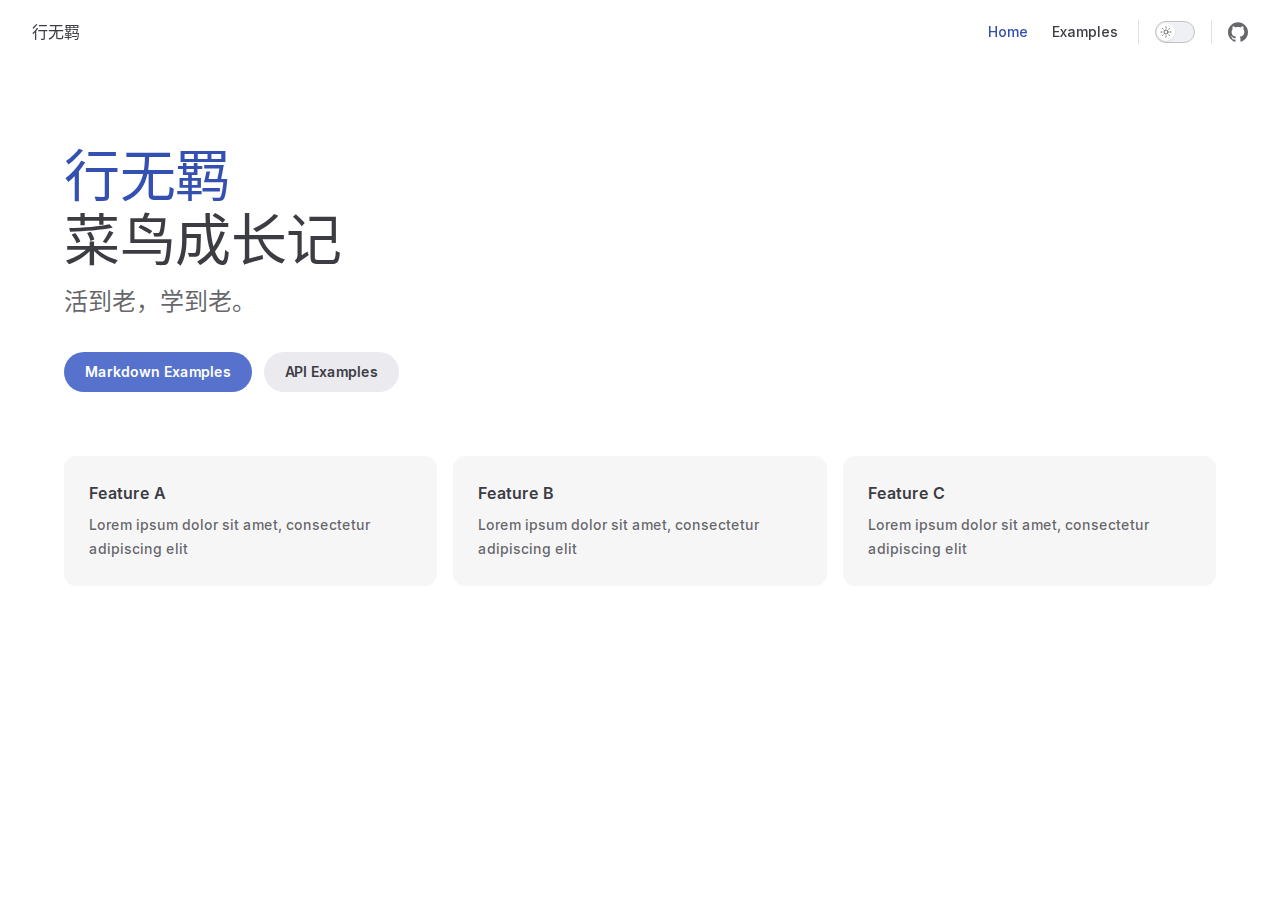
==== index.html @ 7dd729cc "初始化" ====
<!DOCTYPE html>
<html lang="zh-CN" dir="ltr">
  <head>
    <meta charset="utf-8">
    <meta name="viewport" content="width=device-width,initial-scale=1">
    <title>行无羁</title>
    <meta name="description" content="行无羁博客，记录学习。">
    <meta name="generator" content="VitePress v1.5.0">
    <link rel="preload stylesheet" href="/assets/style.CRxPP1CN.css" as="style">
    <link rel="preload stylesheet" href="/vp-icons.css" as="style">
    
    <script type="module" src="/assets/app.Cw-aGO20.js"></script>
    <link rel="preload" href="/assets/inter-roman-latin.Di8DUHzh.woff2" as="font" type="font/woff2" crossorigin="">
    <link rel="modulepreload" href="/assets/chunks/theme.Bkp88R67.js">
    <link rel="modulepreload" href="/assets/chunks/framework.B_Gi1r42.js">
    <link rel="modulepreload" href="/assets/index.md.CoijZYRJ.lean.js">
    <script id="check-dark-mode">(()=>{const e=localStorage.getItem("vitepress-theme-appearance")||"auto",a=window.matchMedia("(prefers-color-scheme: dark)").matches;(!e||e==="auto"?a:e==="dark")&&document.documentElement.classList.add("dark")})();</script>
    <script id="check-mac-os">document.documentElement.classList.toggle("mac",/Mac|iPhone|iPod|iPad/i.test(navigator.platform));</script>
  </head>
  <body>
    <div id="app"><div class="Layout" data-v-a9619ca0><!--[--><!--]--><!--[--><span tabindex="-1" data-v-dde81ffc></span><a href="#VPContent" class="VPSkipLink visually-hidden" data-v-dde81ffc> Skip to content </a><!--]--><!----><header class="VPNav" data-v-a9619ca0 data-v-2e30f28e><div class="VPNavBar" data-v-2e30f28e data-v-aa256e61><div class="wrapper" data-v-aa256e61><div class="container" data-v-aa256e61><div class="title" data-v-aa256e61><div class="VPNavBarTitle" data-v-aa256e61 data-v-e5ca3c21><a class="title" href="/" data-v-e5ca3c21><!--[--><!--]--><!----><span data-v-e5ca3c21>行无羁</span><!--[--><!--]--></a></div></div><div class="content" data-v-aa256e61><div class="content-body" data-v-aa256e61><!--[--><!--]--><div class="VPNavBarSearch search" data-v-aa256e61><!----></div><nav aria-labelledby="main-nav-aria-label" class="VPNavBarMenu menu" data-v-aa256e61 data-v-a8e17730><span id="main-nav-aria-label" class="visually-hidden" data-v-a8e17730> Main Navigation </span><!--[--><!--[--><a class="VPLink link VPNavBarMenuLink active" href="/" tabindex="0" data-v-a8e17730 data-v-eae1a38e><!--[--><span data-v-eae1a38e>Home</span><!--]--></a><!--]--><!--[--><a class="VPLink link VPNavBarMenuLink" href="/markdown-examples.html" tabindex="0" data-v-a8e17730 data-v-eae1a38e><!--[--><span data-v-eae1a38e>Examples</span><!--]--></a><!--]--><!--]--></nav><!----><div class="VPNavBarAppearance appearance" data-v-aa256e61 data-v-2fc448f8><button class="VPSwitch VPSwitchAppearance" type="button" role="switch" title aria-checked="false" data-v-2fc448f8 data-v-daa7f29d data-v-d230163f><span class="check" data-v-d230163f><span class="icon" data-v-d230163f><!--[--><span class="vpi-sun sun" data-v-daa7f29d></span><span class="vpi-moon moon" data-v-daa7f29d></span><!--]--></span></span></button></div><div class="VPSocialLinks VPNavBarSocialLinks social-links" data-v-aa256e61 data-v-b7c13470 data-v-66a5f1c1><!--[--><a class="VPSocialLink no-icon" href="https://github.com/vuejs/vitepress" aria-label="github" target="_blank" rel="noopener" data-v-66a5f1c1 data-v-8cacff22><span class="vpi-social-github"></span></a><!--]--></div><div class="VPFlyout VPNavBarExtra extra" data-v-aa256e61 data-v-d335f427 data-v-e80242af><button type="button" class="button" aria-haspopup="true" aria-expanded="false" aria-label="extra navigation" data-v-e80242af><span class="vpi-more-horizontal icon" data-v-e80242af></span></button><div class="menu" data-v-e80242af><div class="VPMenu" data-v-e80242af data-v-bd800a32><!----><!--[--><!--[--><!----><div class="group" data-v-d335f427><div class="item appearance" data-v-d335f427><p class="label" data-v-d335f427>Appearance</p><div class="appearance-action" data-v-d335f427><button class="VPSwitch VPSwitchAppearance" type="button" role="switch" title aria-checked="false" data-v-d335f427 data-v-daa7f29d data-v-d230163f><span class="check" data-v-d230163f><span class="icon" data-v-d230163f><!--[--><span class="vpi-sun sun" data-v-daa7f29d></span><span class="vpi-moon moon" data-v-daa7f29d></span><!--]--></span></span></button></div></div></div><div class="group" data-v-d335f427><div class="item social-links" data-v-d335f427><div class="VPSocialLinks social-links-list" data-v-d335f427 data-v-66a5f1c1><!--[--><a class="VPSocialLink no-icon" href="https://github.com/vuejs/vitepress" aria-label="github" target="_blank" rel="noopener" data-v-66a5f1c1 data-v-8cacff22><span class="vpi-social-github"></span></a><!--]--></div></div></div><!--]--><!--]--></div></div></div><!--[--><!--]--><button type="button" class="VPNavBarHamburger hamburger" aria-label="mobile navigation" aria-expanded="false" aria-controls="VPNavScreen" data-v-aa256e61 data-v-5a3cefca><span class="container" data-v-5a3cefca><span class="top" data-v-5a3cefca></span><span class="middle" data-v-5a3cefca></span><span class="bottom" data-v-5a3cefca></span></span></button></div></div></div></div><div class="divider" data-v-aa256e61><div class="divider-line" data-v-aa256e61></div></div></div><!----></header><!----><!----><div class="VPContent is-home" id="VPContent" data-v-a9619ca0 data-v-b1ca6587><div class="VPHome" data-v-b1ca6587 data-v-32e5e409><!--[--><!--]--><div class="VPHero VPHomeHero" data-v-32e5e409 data-v-3aa554fe><div class="container" data-v-3aa554fe><div class="main" data-v-3aa554fe><!--[--><!--]--><!--[--><h1 class="name" data-v-3aa554fe><span class="clip" data-v-3aa554fe>行无羁</span></h1><p class="text" data-v-3aa554fe>菜鸟成长记</p><p class="tagline" data-v-3aa554fe>活到老，学到老。</p><!--]--><!--[--><!--]--><div class="actions" data-v-3aa554fe><!--[--><div class="action" data-v-3aa554fe><a class="VPButton medium brand" href="/markdown-examples.html" data-v-3aa554fe data-v-e98cb012>Markdown Examples</a></div><div class="action" data-v-3aa554fe><a class="VPButton medium alt" href="/api-examples.html" data-v-3aa554fe data-v-e98cb012>API Examples</a></div><!--]--></div><!--[--><!--]--></div><!----></div></div><!--[--><!--]--><!--[--><!--]--><div class="VPFeatures VPHomeFeatures" data-v-32e5e409 data-v-9fcdcc02><div class="container" data-v-9fcdcc02><div class="items" data-v-9fcdcc02><!--[--><div class="grid-3 item" data-v-9fcdcc02><div class="VPLink no-icon VPFeature" data-v-9fcdcc02 data-v-233d6f18><!--[--><article class="box" data-v-233d6f18><!----><h2 class="title" data-v-233d6f18>Feature A</h2><p class="details" data-v-233d6f18>Lorem ipsum dolor sit amet, consectetur adipiscing elit</p><!----></article><!--]--></div></div><div class="grid-3 item" data-v-9fcdcc02><div class="VPLink no-icon VPFeature" data-v-9fcdcc02 data-v-233d6f18><!--[--><article class="box" data-v-233d6f18><!----><h2 class="title" data-v-233d6f18>Feature B</h2><p class="details" data-v-233d6f18>Lorem ipsum dolor sit amet, consectetur adipiscing elit</p><!----></article><!--]--></div></div><div class="grid-3 item" data-v-9fcdcc02><div class="VPLink no-icon VPFeature" data-v-9fcdcc02 data-v-233d6f18><!--[--><article class="box" data-v-233d6f18><!----><h2 class="title" data-v-233d6f18>Feature C</h2><p class="details" data-v-233d6f18>Lorem ipsum dolor sit amet, consectetur adipiscing elit</p><!----></article><!--]--></div></div><!--]--></div></div></div><!--[--><!--]--><div class="vp-doc container" style="" data-v-32e5e409 data-v-38f4cebd><!--[--><div style="position:relative;" data-v-32e5e409><div></div></div><!--]--></div></div></div><!----><!--[--><!--]--></div></div>
    <script>window.__VP_HASH_MAP__=JSON.parse("{\"api-examples.md\":\"B4ZO8z9D\",\"index.md\":\"CoijZYRJ\",\"markdown-examples.md\":\"ByuZzMA4\"}");window.__VP_SITE_DATA__=JSON.parse("{\"lang\":\"zh-CN\",\"dir\":\"ltr\",\"title\":\"行无羁\",\"description\":\"行无羁博客，记录学习。\",\"base\":\"/\",\"head\":[],\"router\":{\"prefetchLinks\":true},\"appearance\":true,\"themeConfig\":{\"nav\":[{\"text\":\"Home\",\"link\":\"/\"},{\"text\":\"Examples\",\"link\":\"/markdown-examples\"}],\"sidebar\":[{\"text\":\"Examples\",\"items\":[{\"text\":\"Markdown Examples\",\"link\":\"/markdown-examples\"},{\"text\":\"Runtime API Examples\",\"link\":\"/api-examples\"}]}],\"socialLinks\":[{\"icon\":\"github\",\"link\":\"https://github.com/vuejs/vitepress\"}]},\"locales\":{},\"scrollOffset\":134,\"cleanUrls\":false}");</script>
    
  </body>
</html>
---- assets/style.CRxPP1CN.css ----
@font-face{font-family:Inter;font-style:normal;font-weight:100 900;font-display:swap;src:url(/assets/inter-roman-cyrillic-ext.BBPuwvHQ.woff2) format("woff2");unicode-range:U+0460-052F,U+1C80-1C88,U+20B4,U+2DE0-2DFF,U+A640-A69F,U+FE2E-FE2F}@font-face{font-family:Inter;font-style:normal;font-weight:100 900;font-display:swap;src:url(/assets/inter-roman-cyrillic.C5lxZ8CY.woff2) format("woff2");unicode-range:U+0301,U+0400-045F,U+0490-0491,U+04B0-04B1,U+2116}@font-face{font-family:Inter;font-style:normal;font-weight:100 900;font-display:swap;src:url(/assets/inter-roman-greek-ext.CqjqNYQ-.woff2) format("woff2");unicode-range:U+1F00-1FFF}@font-face{font-family:Inter;font-style:normal;font-weight:100 900;font-display:swap;src:url(/assets/inter-roman-greek.BBVDIX6e.woff2) format("woff2");unicode-range:U+0370-0377,U+037A-037F,U+0384-038A,U+038C,U+038E-03A1,U+03A3-03FF}@font-face{font-family:Inter;font-style:normal;font-weight:100 900;font-display:swap;src:url(/assets/inter-roman-vietnamese.BjW4sHH5.woff2) format("woff2");unicode-range:U+0102-0103,U+0110-0111,U+0128-0129,U+0168-0169,U+01A0-01A1,U+01AF-01B0,U+0300-0301,U+0303-0304,U+0308-0309,U+0323,U+0329,U+1EA0-1EF9,U+20AB}@font-face{font-family:Inter;font-style:normal;font-weight:100 900;font-display:swap;src:url(/assets/inter-roman-latin-ext.4ZJIpNVo.woff2) format("woff2");unicode-range:U+0100-02AF,U+0304,U+0308,U+0329,U+1E00-1E9F,U+1EF2-1EFF,U+2020,U+20A0-20AB,U+20AD-20C0,U+2113,U+2C60-2C7F,U+A720-A7FF}@font-face{font-family:Inter;font-style:normal;font-weight:100 900;font-display:swap;src:url(/assets/inter-roman-latin.Di8DUHzh.woff2) format("woff2");unicode-range:U+0000-00FF,U+0131,U+0152-0153,U+02BB-02BC,U+02C6,U+02DA,U+02DC,U+0304,U+0308,U+0329,U+2000-206F,U+2074,U+20AC,U+2122,U+2191,U+2193,U+2212,U+2215,U+FEFF,U+FFFD}@font-face{font-family:Inter;font-style:italic;font-weight:100 900;font-display:swap;src:url(/assets/inter-italic-cyrillic-ext.r48I6akx.woff2) format("woff2");unicode-range:U+0460-052F,U+1C80-1C88,U+20B4,U+2DE0-2DFF,U+A640-A69F,U+FE2E-FE2F}@font-face{font-family:Inter;font-style:italic;font-weight:100 900;font-display:swap;src:url(/assets/inter-italic-cyrillic.By2_1cv3.woff2) format("woff2");unicode-range:U+0301,U+0400-045F,U+0490-0491,U+04B0-04B1,U+2116}@font-face{font-family:Inter;font-style:italic;font-weight:100 900;font-display:swap;src:url(/assets/inter-italic-greek-ext.1u6EdAuj.woff2) format("woff2");unicode-range:U+1F00-1FFF}@font-face{font-family:Inter;font-style:italic;font-weight:100 900;font-display:swap;src:url(/assets/inter-italic-greek.DJ8dCoTZ.woff2) format("woff2");unicode-range:U+0370-0377,U+037A-037F,U+0384-038A,U+038C,U+038E-03A1,U+03A3-03FF}@font-face{font-family:Inter;font-style:italic;font-weight:100 900;font-display:swap;src:url(/assets/inter-italic-vietnamese.BSbpV94h.woff2) format("woff2");unicode-range:U+0102-0103,U+0110-0111,U+0128-0129,U+0168-0169,U+01A0-01A1,U+01AF-01B0,U+0300-0301,U+0303-0304,U+0308-0309,U+0323,U+0329,U+1EA0-1EF9,U+20AB}@font-face{font-family:Inter;font-style:italic;font-weight:100 900;font-display:swap;src:url(/assets/inter-italic-latin-ext.CN1xVJS-.woff2) format("woff2");unicode-range:U+0100-02AF,U+0304,U+0308,U+0329,U+1E00-1E9F,U+1EF2-1EFF,U+2020,U+20A0-20AB,U+20AD-20C0,U+2113,U+2C60-2C7F,U+A720-A7FF}@font-face{font-family:Inter;font-style:italic;font-weight:100 900;font-display:swap;src:url(/assets/inter-italic-latin.C2AdPX0b.woff2) format("woff2");unicode-range:U+0000-00FF,U+0131,U+0152-0153,U+02BB-02BC,U+02C6,U+02DA,U+02DC,U+0304,U+0308,U+0329,U+2000-206F,U+2074,U+20AC,U+2122,U+2191,U+2193,U+2212,U+2215,U+FEFF,U+FFFD}@font-face{font-family:Punctuation SC;font-weight:400;src:local("PingFang SC Regular"),local("Noto Sans CJK SC"),local("Microsoft YaHei");unicode-range:U+201C,U+201D,U+2018,U+2019,U+2E3A,U+2014,U+2013,U+2026,U+00B7,U+007E,U+002F}@font-face{font-family:Punctuation SC;font-weight:500;src:local("PingFang SC Medium"),local("Noto Sans CJK SC"),local("Microsoft YaHei");unicode-range:U+201C,U+201D,U+2018,U+2019,U+2E3A,U+2014,U+2013,U+2026,U+00B7,U+007E,U+002F}@font-face{font-family:Punctuation SC;font-weight:600;src:local("PingFang SC Semibold"),local("Noto Sans CJK SC Bold"),local("Microsoft YaHei Bold");unicode-range:U+201C,U+201D,U+2018,U+2019,U+2E3A,U+2014,U+2013,U+2026,U+00B7,U+007E,U+002F}@font-face{font-family:Punctuation SC;font-weight:700;src:local("PingFang SC Semibold"),local("Noto Sans CJK SC Bold"),local("Microsoft YaHei Bold");unicode-range:U+201C,U+201D,U+2018,U+2019,U+2E3A,U+2014,U+2013,U+2026,U+00B7,U+007E,U+002F}:root{--vp-c-white: #ffffff;--vp-c-black: #000000;--vp-c-neutral: var(--vp-c-black);--vp-c-neutral-inverse: var(--vp-c-white)}.dark{--vp-c-neutral: var(--vp-c-white);--vp-c-neutral-inverse: var(--vp-c-black)}:root{--vp-c-gray-1: #dddde3;--vp-c-gray-2: #e4e4e9;--vp-c-gray-3: #ebebef;--vp-c-gray-soft: rgba(142, 150, 170, .14);--vp-c-indigo-1: #3451b2;--vp-c-indigo-2: #3a5ccc;--vp-c-indigo-3: #5672cd;--vp-c-indigo-soft: rgba(100, 108, 255, .14);--vp-c-purple-1: #6f42c1;--vp-c-purple-2: #7e4cc9;--vp-c-purple-3: #8e5cd9;--vp-c-purple-soft: rgba(159, 122, 234, .14);--vp-c-green-1: #18794e;--vp-c-green-2: #299764;--vp-c-green-3: #30a46c;--vp-c-green-soft: rgba(16, 185, 129, .14);--vp-c-yellow-1: #915930;--vp-c-yellow-2: #946300;--vp-c-yellow-3: #9f6a00;--vp-c-yellow-soft: rgba(234, 179, 8, .14);--vp-c-red-1: #b8272c;--vp-c-red-2: #d5393e;--vp-c-red-3: #e0575b;--vp-c-red-soft: rgba(244, 63, 94, .14);--vp-c-sponsor: #db2777}.dark{--vp-c-gray-1: #515c67;--vp-c-gray-2: #414853;--vp-c-gray-3: #32363f;--vp-c-gray-soft: rgba(101, 117, 133, .16);--vp-c-indigo-1: #a8b1ff;--vp-c-indigo-2: #5c73e7;--vp-c-indigo-3: #3e63dd;--vp-c-indigo-soft: rgba(100, 108, 255, .16);--vp-c-purple-1: #c8abfa;--vp-c-purple-2: #a879e6;--vp-c-purple-3: #8e5cd9;--vp-c-purple-soft: rgba(159, 122, 234, .16);--vp-c-green-1: #3dd68c;--vp-c-green-2: #30a46c;--vp-c-green-3: #298459;--vp-c-green-soft: rgba(16, 185, 129, .16);--vp-c-yellow-1: #f9b44e;--vp-c-yellow-2: #da8b17;--vp-c-yellow-3: #a46a0a;--vp-c-yellow-soft: rgba(234, 179, 8, .16);--vp-c-red-1: #f66f81;--vp-c-red-2: #f14158;--vp-c-red-3: #b62a3c;--vp-c-red-soft: rgba(244, 63, 94, .16)}:root{--vp-c-bg: #ffffff;--vp-c-bg-alt: #f6f6f7;--vp-c-bg-elv: #ffffff;--vp-c-bg-soft: #f6f6f7}.dark{--vp-c-bg: #1b1b1f;--vp-c-bg-alt: #161618;--vp-c-bg-elv: #202127;--vp-c-bg-soft: #202127}:root{--vp-c-border: #c2c2c4;--vp-c-divider: #e2e2e3;--vp-c-gutter: #e2e2e3}.dark{--vp-c-border: #3c3f44;--vp-c-divider: #2e2e32;--vp-c-gutter: #000000}:root{--vp-c-text-1: rgba(60, 60, 67);--vp-c-text-2: rgba(60, 60, 67, .78);--vp-c-text-3: rgba(60, 60, 67, .56)}.dark{--vp-c-text-1: rgba(255, 255, 245, .86);--vp-c-text-2: rgba(235, 235, 245, .6);--vp-c-text-3: rgba(235, 235, 245, .38)}:root{--vp-c-default-1: var(--vp-c-gray-1);--vp-c-default-2: var(--vp-c-gray-2);--vp-c-default-3: var(--vp-c-gray-3);--vp-c-default-soft: var(--vp-c-gray-soft);--vp-c-brand-1: var(--vp-c-indigo-1);--vp-c-brand-2: var(--vp-c-indigo-2);--vp-c-brand-3: var(--vp-c-indigo-3);--vp-c-brand-soft: var(--vp-c-indigo-soft);--vp-c-brand: var(--vp-c-brand-1);--vp-c-tip-1: var(--vp-c-brand-1);--vp-c-tip-2: var(--vp-c-brand-2);--vp-c-tip-3: var(--vp-c-brand-3);--vp-c-tip-soft: var(--vp-c-brand-soft);--vp-c-note-1: var(--vp-c-brand-1);--vp-c-note-2: var(--vp-c-brand-2);--vp-c-note-3: var(--vp-c-brand-3);--vp-c-note-soft: var(--vp-c-brand-soft);--vp-c-success-1: var(--vp-c-green-1);--vp-c-success-2: var(--vp-c-green-2);--vp-c-success-3: var(--vp-c-green-3);--vp-c-success-soft: var(--vp-c-green-soft);--vp-c-important-1: var(--vp-c-purple-1);--vp-c-important-2: var(--vp-c-purple-2);--vp-c-important-3: var(--vp-c-purple-3);--vp-c-important-soft: var(--vp-c-purple-soft);--vp-c-warning-1: var(--vp-c-yellow-1);--vp-c-warning-2: var(--vp-c-yellow-2);--vp-c-warning-3: var(--vp-c-yellow-3);--vp-c-warning-soft: var(--vp-c-yellow-soft);--vp-c-danger-1: var(--vp-c-red-1);--vp-c-danger-2: var(--vp-c-red-2);--vp-c-danger-3: var(--vp-c-red-3);--vp-c-danger-soft: var(--vp-c-red-soft);--vp-c-caution-1: var(--vp-c-red-1);--vp-c-caution-2: var(--vp-c-red-2);--vp-c-caution-3: var(--vp-c-red-3);--vp-c-caution-soft: var(--vp-c-red-soft)}:root{--vp-font-family-base: "Inter", ui-sans-serif, system-ui, sans-serif, "Apple Color Emoji", "Segoe UI Emoji", "Segoe UI Symbol", "Noto Color Emoji";--vp-font-family-mono: ui-monospace, "Menlo", "Monaco", "Consolas", "Liberation Mono", "Courier New", monospace;font-optical-sizing:auto}:root:where(:lang(zh)){--vp-font-family-base: "Punctuation SC", "Inter", ui-sans-serif, system-ui, sans-serif, "Apple Color Emoji", "Segoe UI Emoji", "Segoe UI Symbol", "Noto Color Emoji"}:root{--vp-shadow-1: 0 1px 2px rgba(0, 0, 0, .04), 0 1px 2px rgba(0, 0, 0, .06);--vp-shadow-2: 0 3px 12px rgba(0, 0, 0, .07), 0 1px 4px rgba(0, 0, 0, .07);--vp-shadow-3: 0 12px 32px rgba(0, 0, 0, .1), 0 2px 6px rgba(0, 0, 0, .08);--vp-shadow-4: 0 14px 44px rgba(0, 0, 0, .12), 0 3px 9px rgba(0, 0, 0, .12);--vp-shadow-5: 0 18px 56px rgba(0, 0, 0, .16), 0 4px 12px rgba(0, 0, 0, .16)}:root{--vp-z-index-footer: 10;--vp-z-index-local-nav: 20;--vp-z-index-nav: 30;--vp-z-index-layout-top: 40;--vp-z-index-backdrop: 50;--vp-z-index-sidebar: 60}@media (min-width: 960px){:root{--vp-z-index-sidebar: 25}}:root{--vp-layout-max-width: 1440px}:root{--vp-header-anchor-symbol: "#"}:root{--vp-code-line-height: 1.7;--vp-code-font-size: .875em;--vp-code-color: var(--vp-c-brand-1);--vp-code-link-color: var(--vp-c-brand-1);--vp-code-link-hover-color: var(--vp-c-brand-2);--vp-code-bg: var(--vp-c-default-soft);--vp-code-block-color: var(--vp-c-text-2);--vp-code-block-bg: var(--vp-c-bg-alt);--vp-code-block-divider-color: var(--vp-c-gutter);--vp-code-lang-color: var(--vp-c-text-3);--vp-code-line-highlight-color: var(--vp-c-default-soft);--vp-code-line-number-color: var(--vp-c-text-3);--vp-code-line-diff-add-color: var(--vp-c-success-soft);--vp-code-line-diff-add-symbol-color: var(--vp-c-success-1);--vp-code-line-diff-remove-color: var(--vp-c-danger-soft);--vp-code-line-diff-remove-symbol-color: var(--vp-c-danger-1);--vp-code-line-warning-color: var(--vp-c-warning-soft);--vp-code-line-error-color: var(--vp-c-danger-soft);--vp-code-copy-code-border-color: var(--vp-c-divider);--vp-code-copy-code-bg: var(--vp-c-bg-soft);--vp-code-copy-code-hover-border-color: var(--vp-c-divider);--vp-code-copy-code-hover-bg: var(--vp-c-bg);--vp-code-copy-code-active-text: var(--vp-c-text-2);--vp-code-copy-copied-text-content: "Copied";--vp-code-tab-divider: var(--vp-code-block-divider-color);--vp-code-tab-text-color: var(--vp-c-text-2);--vp-code-tab-bg: var(--vp-code-block-bg);--vp-code-tab-hover-text-color: var(--vp-c-text-1);--vp-code-tab-active-text-color: var(--vp-c-text-1);--vp-code-tab-active-bar-color: var(--vp-c-brand-1)}:root{--vp-button-brand-border: transparent;--vp-button-brand-text: var(--vp-c-white);--vp-button-brand-bg: var(--vp-c-brand-3);--vp-button-brand-hover-border: transparent;--vp-button-brand-hover-text: var(--vp-c-white);--vp-button-brand-hover-bg: var(--vp-c-brand-2);--vp-button-brand-active-border: transparent;--vp-button-brand-active-text: var(--vp-c-white);--vp-button-brand-active-bg: var(--vp-c-brand-1);--vp-button-alt-border: transparent;--vp-button-alt-text: var(--vp-c-text-1);--vp-button-alt-bg: var(--vp-c-default-3);--vp-button-alt-hover-border: transparent;--vp-button-alt-hover-text: var(--vp-c-text-1);--vp-button-alt-hover-bg: var(--vp-c-default-2);--vp-button-alt-active-border: transparent;--vp-button-alt-active-text: var(--vp-c-text-1);--vp-button-alt-active-bg: var(--vp-c-default-1);--vp-button-sponsor-border: var(--vp-c-text-2);--vp-button-sponsor-text: var(--vp-c-text-2);--vp-button-sponsor-bg: transparent;--vp-button-sponsor-hover-border: var(--vp-c-sponsor);--vp-button-sponsor-hover-text: var(--vp-c-sponsor);--vp-button-sponsor-hover-bg: transparent;--vp-button-sponsor-active-border: var(--vp-c-sponsor);--vp-button-sponsor-active-text: var(--vp-c-sponsor);--vp-button-sponsor-active-bg: transparent}:root{--vp-custom-block-font-size: 14px;--vp-custom-block-code-font-size: 13px;--vp-custom-block-info-border: transparent;--vp-custom-block-info-text: var(--vp-c-text-1);--vp-custom-block-info-bg: var(--vp-c-default-soft);--vp-custom-block-info-code-bg: var(--vp-c-default-soft);--vp-custom-block-note-border: transparent;--vp-custom-block-note-text: var(--vp-c-text-1);--vp-custom-block-note-bg: var(--vp-c-default-soft);--vp-custom-block-note-code-bg: var(--vp-c-default-soft);--vp-custom-block-tip-border: transparent;--vp-custom-block-tip-text: var(--vp-c-text-1);--vp-custom-block-tip-bg: var(--vp-c-tip-soft);--vp-custom-block-tip-code-bg: var(--vp-c-tip-soft);--vp-custom-block-important-border: transparent;--vp-custom-block-important-text: var(--vp-c-text-1);--vp-custom-block-important-bg: var(--vp-c-important-soft);--vp-custom-block-important-code-bg: var(--vp-c-important-soft);--vp-custom-block-warning-border: transparent;--vp-custom-block-warning-text: var(--vp-c-text-1);--vp-custom-block-warning-bg: var(--vp-c-warning-soft);--vp-custom-block-warning-code-bg: var(--vp-c-warning-soft);--vp-custom-block-danger-border: transparent;--vp-custom-block-danger-text: var(--vp-c-text-1);--vp-custom-block-danger-bg: var(--vp-c-danger-soft);--vp-custom-block-danger-code-bg: var(--vp-c-danger-soft);--vp-custom-block-caution-border: transparent;--vp-custom-block-caution-text: var(--vp-c-text-1);--vp-custom-block-caution-bg: var(--vp-c-caution-soft);--vp-custom-block-caution-code-bg: var(--vp-c-caution-soft);--vp-custom-block-details-border: var(--vp-custom-block-info-border);--vp-custom-block-details-text: var(--vp-custom-block-info-text);--vp-custom-block-details-bg: var(--vp-custom-block-info-bg);--vp-custom-block-details-code-bg: var(--vp-custom-block-info-code-bg)}:root{--vp-input-border-color: var(--vp-c-border);--vp-input-bg-color: var(--vp-c-bg-alt);--vp-input-switch-bg-color: var(--vp-c-default-soft)}:root{--vp-nav-height: 64px;--vp-nav-bg-color: var(--vp-c-bg);--vp-nav-screen-bg-color: var(--vp-c-bg);--vp-nav-logo-height: 24px}.hide-nav{--vp-nav-height: 0px}.hide-nav .VPSidebar{--vp-nav-height: 22px}:root{--vp-local-nav-bg-color: var(--vp-c-bg)}:root{--vp-sidebar-width: 272px;--vp-sidebar-bg-color: var(--vp-c-bg-alt)}:root{--vp-backdrop-bg-color: rgba(0, 0, 0, .6)}:root{--vp-home-hero-name-color: var(--vp-c-brand-1);--vp-home-hero-name-background: transparent;--vp-home-hero-image-background-image: none;--vp-home-hero-image-filter: none}:root{--vp-badge-info-border: transparent;--vp-badge-info-text: var(--vp-c-text-2);--vp-badge-info-bg: var(--vp-c-default-soft);--vp-badge-tip-border: transparent;--vp-badge-tip-text: var(--vp-c-tip-1);--vp-badge-tip-bg: var(--vp-c-tip-soft);--vp-badge-warning-border: transparent;--vp-badge-warning-text: var(--vp-c-warning-1);--vp-badge-warning-bg: var(--vp-c-warning-soft);--vp-badge-danger-border: transparent;--vp-badge-danger-text: var(--vp-c-danger-1);--vp-badge-danger-bg: var(--vp-c-danger-soft)}:root{--vp-carbon-ads-text-color: var(--vp-c-text-1);--vp-carbon-ads-poweredby-color: var(--vp-c-text-2);--vp-carbon-ads-bg-color: var(--vp-c-bg-soft);--vp-carbon-ads-hover-text-color: var(--vp-c-brand-1);--vp-carbon-ads-hover-poweredby-color: var(--vp-c-text-1)}:root{--vp-local-search-bg: var(--vp-c-bg);--vp-local-search-result-bg: var(--vp-c-bg);--vp-local-search-result-border: var(--vp-c-divider);--vp-local-search-result-selected-bg: var(--vp-c-bg);--vp-local-search-result-selected-border: var(--vp-c-brand-1);--vp-local-search-highlight-bg: var(--vp-c-brand-1);--vp-local-search-highlight-text: var(--vp-c-neutral-inverse)}@media (prefers-reduced-motion: reduce){*,:before,:after{animation-delay:-1ms!important;animation-duration:1ms!important;animation-iteration-count:1!important;background-attachment:initial!important;scroll-behavior:auto!important;transition-duration:0s!important;transition-delay:0s!important}}*,:before,:after{box-sizing:border-box}html{line-height:1.4;font-size:16px;-webkit-text-size-adjust:100%}html.dark{color-scheme:dark}body{margin:0;width:100%;min-width:320px;min-height:100vh;line-height:24px;font-family:var(--vp-font-family-base);font-size:16px;font-weight:400;color:var(--vp-c-text-1);background-color:var(--vp-c-bg);font-synthesis:style;text-rendering:optimizeLegibility;-webkit-font-smoothing:antialiased;-moz-osx-font-smoothing:grayscale}main{display:block}h1,h2,h3,h4,h5,h6{margin:0;line-height:24px;font-size:16px;font-weight:400}p{margin:0}strong,b{font-weight:600}a,area,button,[role=button],input,label,select,summary,textarea{touch-action:manipulation}a{color:inherit;text-decoration:inherit}ol,ul{list-style:none;margin:0;padding:0}blockquote{margin:0}pre,code,kbd,samp{font-family:var(--vp-font-family-mono)}img,svg,video,canvas,audio,iframe,embed,object{display:block}figure{margin:0}img,video{max-width:100%;height:auto}button,input,optgroup,select,textarea{border:0;padding:0;line-height:inherit;color:inherit}button{padding:0;font-family:inherit;background-color:transparent;background-image:none}button:enabled,[role=button]:enabled{cursor:pointer}button:focus,button:focus-visible{outline:1px dotted;outline:4px auto -webkit-focus-ring-color}button:focus:not(:focus-visible){outline:none!important}input:focus,textarea:focus,select:focus{outline:none}table{border-collapse:collapse}input{background-color:transparent}input:-ms-input-placeholder,textarea:-ms-input-placeholder{color:var(--vp-c-text-3)}input::-ms-input-placeholder,textarea::-ms-input-placeholder{color:var(--vp-c-text-3)}input::placeholder,textarea::placeholder{color:var(--vp-c-text-3)}input::-webkit-outer-spin-button,input::-webkit-inner-spin-button{-webkit-appearance:none;margin:0}input[type=number]{-moz-appearance:textfield}textarea{resize:vertical}select{-webkit-appearance:none}fieldset{margin:0;padding:0}h1,h2,h3,h4,h5,h6,li,p{overflow-wrap:break-word}vite-error-overlay{z-index:9999}mjx-container{overflow-x:auto}mjx-container>svg{display:inline-block;margin:auto}[class^=vpi-],[class*=" vpi-"],.vp-icon{width:1em;height:1em}[class^=vpi-].bg,[class*=" vpi-"].bg,.vp-icon.bg{background-size:100% 100%;background-color:transparent}[class^=vpi-]:not(.bg),[class*=" vpi-"]:not(.bg),.vp-icon:not(.bg){-webkit-mask:var(--icon) no-repeat;mask:var(--icon) no-repeat;-webkit-mask-size:100% 100%;mask-size:100% 100%;background-color:currentColor;color:inherit}.vpi-align-left{--icon: url("data:image/svg+xml,%3Csvg xmlns='http://www.w3.org/2000/svg' fill='none' stroke='currentColor' stroke-linecap='round' stroke-linejoin='round' stroke-width='2' viewBox='0 0 24 24'%3E%3Cpath d='M21 6H3M15 12H3M17 18H3'/%3E%3C/svg%3E")}.vpi-arrow-right,.vpi-arrow-down,.vpi-arrow-left,.vpi-arrow-up{--icon: url("data:image/svg+xml,%3Csvg xmlns='http://www.w3.org/2000/svg' fill='none' stroke='currentColor' stroke-linecap='round' stroke-linejoin='round' stroke-width='2' viewBox='0 0 24 24'%3E%3Cpath d='M5 12h14M12 5l7 7-7 7'/%3E%3C/svg%3E")}.vpi-chevron-right,.vpi-chevron-down,.vpi-chevron-left,.vpi-chevron-up{--icon: url("data:image/svg+xml,%3Csvg xmlns='http://www.w3.org/2000/svg' fill='none' stroke='currentColor' stroke-linecap='round' stroke-linejoin='round' stroke-width='2' viewBox='0 0 24 24'%3E%3Cpath d='m9 18 6-6-6-6'/%3E%3C/svg%3E")}.vpi-chevron-down,.vpi-arrow-down{transform:rotate(90deg)}.vpi-chevron-left,.vpi-arrow-left{transform:rotate(180deg)}.vpi-chevron-up,.vpi-arrow-up{transform:rotate(-90deg)}.vpi-square-pen{--icon: url("data:image/svg+xml,%3Csvg xmlns='http://www.w3.org/2000/svg' fill='none' stroke='currentColor' stroke-linecap='round' stroke-linejoin='round' stroke-width='2' viewBox='0 0 24 24'%3E%3Cpath d='M12 3H5a2 2 0 0 0-2 2v14a2 2 0 0 0 2 2h14a2 2 0 0 0 2-2v-7'/%3E%3Cpath d='M18.375 2.625a2.121 2.121 0 1 1 3 3L12 15l-4 1 1-4Z'/%3E%3C/svg%3E")}.vpi-plus{--icon: url("data:image/svg+xml,%3Csvg xmlns='http://www.w3.org/2000/svg' fill='none' stroke='currentColor' stroke-linecap='round' stroke-linejoin='round' stroke-width='2' viewBox='0 0 24 24'%3E%3Cpath d='M5 12h14M12 5v14'/%3E%3C/svg%3E")}.vpi-sun{--icon: url("data:image/svg+xml,%3Csvg xmlns='http://www.w3.org/2000/svg' fill='none' stroke='currentColor' stroke-linecap='round' stroke-linejoin='round' stroke-width='2' viewBox='0 0 24 24'%3E%3Ccircle cx='12' cy='12' r='4'/%3E%3Cpath d='M12 2v2M12 20v2M4.93 4.93l1.41 1.41M17.66 17.66l1.41 1.41M2 12h2M20 12h2M6.34 17.66l-1.41 1.41M19.07 4.93l-1.41 1.41'/%3E%3C/svg%3E")}.vpi-moon{--icon: url("data:image/svg+xml,%3Csvg xmlns='http://www.w3.org/2000/svg' fill='none' stroke='currentColor' stroke-linecap='round' stroke-linejoin='round' stroke-width='2' viewBox='0 0 24 24'%3E%3Cpath d='M12 3a6 6 0 0 0 9 9 9 9 0 1 1-9-9Z'/%3E%3C/svg%3E")}.vpi-more-horizontal{--icon: url("data:image/svg+xml,%3Csvg xmlns='http://www.w3.org/2000/svg' fill='none' stroke='currentColor' stroke-linecap='round' stroke-linejoin='round' stroke-width='2' viewBox='0 0 24 24'%3E%3Ccircle cx='12' cy='12' r='1'/%3E%3Ccircle cx='19' cy='12' r='1'/%3E%3Ccircle cx='5' cy='12' r='1'/%3E%3C/svg%3E")}.vpi-languages{--icon: url("data:image/svg+xml,%3Csvg xmlns='http://www.w3.org/2000/svg' fill='none' stroke='currentColor' stroke-linecap='round' stroke-linejoin='round' stroke-width='2' viewBox='0 0 24 24'%3E%3Cpath d='m5 8 6 6M4 14l6-6 2-3M2 5h12M7 2h1M22 22l-5-10-5 10M14 18h6'/%3E%3C/svg%3E")}.vpi-heart{--icon: url("data:image/svg+xml,%3Csvg xmlns='http://www.w3.org/2000/svg' fill='none' stroke='currentColor' stroke-linecap='round' stroke-linejoin='round' stroke-width='2' viewBox='0 0 24 24'%3E%3Cpath d='M19 14c1.49-1.46 3-3.21 3-5.5A5.5 5.5 0 0 0 16.5 3c-1.76 0-3 .5-4.5 2-1.5-1.5-2.74-2-4.5-2A5.5 5.5 0 0 0 2 8.5c0 2.3 1.5 4.05 3 5.5l7 7Z'/%3E%3C/svg%3E")}.vpi-search{--icon: url("data:image/svg+xml,%3Csvg xmlns='http://www.w3.org/2000/svg' fill='none' stroke='currentColor' stroke-linecap='round' stroke-linejoin='round' stroke-width='2' viewBox='0 0 24 24'%3E%3Ccircle cx='11' cy='11' r='8'/%3E%3Cpath d='m21 21-4.3-4.3'/%3E%3C/svg%3E")}.vpi-layout-list{--icon: url("data:image/svg+xml,%3Csvg xmlns='http://www.w3.org/2000/svg' fill='none' stroke='currentColor' stroke-linecap='round' stroke-linejoin='round' stroke-width='2' viewBox='0 0 24 24'%3E%3Crect width='7' height='7' x='3' y='3' rx='1'/%3E%3Crect width='7' height='7' x='3' y='14' rx='1'/%3E%3Cpath d='M14 4h7M14 9h7M14 15h7M14 20h7'/%3E%3C/svg%3E")}.vpi-delete{--icon: url("data:image/svg+xml,%3Csvg xmlns='http://www.w3.org/2000/svg' fill='none' stroke='currentColor' stroke-linecap='round' stroke-linejoin='round' stroke-width='2' viewBox='0 0 24 24'%3E%3Cpath d='M20 5H9l-7 7 7 7h11a2 2 0 0 0 2-2V7a2 2 0 0 0-2-2ZM18 9l-6 6M12 9l6 6'/%3E%3C/svg%3E")}.vpi-corner-down-left{--icon: url("data:image/svg+xml,%3Csvg xmlns='http://www.w3.org/2000/svg' fill='none' stroke='currentColor' stroke-linecap='round' stroke-linejoin='round' stroke-width='2' viewBox='0 0 24 24'%3E%3Cpath d='m9 10-5 5 5 5'/%3E%3Cpath d='M20 4v7a4 4 0 0 1-4 4H4'/%3E%3C/svg%3E")}:root{--vp-icon-copy: url("data:image/svg+xml,%3Csvg xmlns='http://www.w3.org/2000/svg' fill='none' stroke='rgba(128,128,128,1)' stroke-linecap='round' stroke-linejoin='round' stroke-width='2' viewBox='0 0 24 24'%3E%3Crect width='8' height='4' x='8' y='2' rx='1' ry='1'/%3E%3Cpath d='M16 4h2a2 2 0 0 1 2 2v14a2 2 0 0 1-2 2H6a2 2 0 0 1-2-2V6a2 2 0 0 1 2-2h2'/%3E%3C/svg%3E");--vp-icon-copied: url("data:image/svg+xml,%3Csvg xmlns='http://www.w3.org/2000/svg' fill='none' stroke='rgba(128,128,128,1)' stroke-linecap='round' stroke-linejoin='round' stroke-width='2' viewBox='0 0 24 24'%3E%3Crect width='8' height='4' x='8' y='2' rx='1' ry='1'/%3E%3Cpath d='M16 4h2a2 2 0 0 1 2 2v14a2 2 0 0 1-2 2H6a2 2 0 0 1-2-2V6a2 2 0 0 1 2-2h2'/%3E%3Cpath d='m9 14 2 2 4-4'/%3E%3C/svg%3E")}.visually-hidden{position:absolute;width:1px;height:1px;white-space:nowrap;clip:rect(0 0 0 0);clip-path:inset(50%);overflow:hidden}.custom-block{border:1px solid transparent;border-radius:8px;padding:16px 16px 8px;line-height:24px;font-size:var(--vp-custom-block-font-size);color:var(--vp-c-text-2)}.custom-block.info{border-color:var(--vp-custom-block-info-border);color:var(--vp-custom-block-info-text);background-color:var(--vp-custom-block-info-bg)}.custom-block.info a,.custom-block.info code{color:var(--vp-c-brand-1)}.custom-block.info a:hover,.custom-block.info a:hover>code{color:var(--vp-c-brand-2)}.custom-block.info code{background-color:var(--vp-custom-block-info-code-bg)}.custom-block.note{border-color:var(--vp-custom-block-note-border);color:var(--vp-custom-block-note-text);background-color:var(--vp-custom-block-note-bg)}.custom-block.note a,.custom-block.note code{color:var(--vp-c-brand-1)}.custom-block.note a:hover,.custom-block.note a:hover>code{color:var(--vp-c-brand-2)}.custom-block.note code{background-color:var(--vp-custom-block-note-code-bg)}.custom-block.tip{border-color:var(--vp-custom-block-tip-border);color:var(--vp-custom-block-tip-text);background-color:var(--vp-custom-block-tip-bg)}.custom-block.tip a,.custom-block.tip code{color:var(--vp-c-tip-1)}.custom-block.tip a:hover,.custom-block.tip a:hover>code{color:var(--vp-c-tip-2)}.custom-block.tip code{background-color:var(--vp-custom-block-tip-code-bg)}.custom-block.important{border-color:var(--vp-custom-block-important-border);color:var(--vp-custom-block-important-text);background-color:var(--vp-custom-block-important-bg)}.custom-block.important a,.custom-block.important code{color:var(--vp-c-important-1)}.custom-block.important a:hover,.custom-block.important a:hover>code{color:var(--vp-c-important-2)}.custom-block.important code{background-color:var(--vp-custom-block-important-code-bg)}.custom-block.warning{border-color:var(--vp-custom-block-warning-border);color:var(--vp-custom-block-warning-text);background-color:var(--vp-custom-block-warning-bg)}.custom-block.warning a,.custom-block.warning code{color:var(--vp-c-warning-1)}.custom-block.warning a:hover,.custom-block.warning a:hover>code{color:var(--vp-c-warning-2)}.custom-block.warning code{background-color:var(--vp-custom-block-warning-code-bg)}.custom-block.danger{border-color:var(--vp-custom-block-danger-border);color:var(--vp-custom-block-danger-text);background-color:var(--vp-custom-block-danger-bg)}.custom-block.danger a,.custom-block.danger code{color:var(--vp-c-danger-1)}.custom-block.danger a:hover,.custom-block.danger a:hover>code{color:var(--vp-c-danger-2)}.custom-block.danger code{background-color:var(--vp-custom-block-danger-code-bg)}.custom-block.caution{border-color:var(--vp-custom-block-caution-border);color:var(--vp-custom-block-caution-text);background-color:var(--vp-custom-block-caution-bg)}.custom-block.caution a,.custom-block.caution code{color:var(--vp-c-caution-1)}.custom-block.caution a:hover,.custom-block.caution a:hover>code{color:var(--vp-c-caution-2)}.custom-block.caution code{background-color:var(--vp-custom-block-caution-code-bg)}.custom-block.details{border-color:var(--vp-custom-block-details-border);color:var(--vp-custom-block-details-text);background-color:var(--vp-custom-block-details-bg)}.custom-block.details a{color:var(--vp-c-brand-1)}.custom-block.details a:hover,.custom-block.details a:hover>code{color:var(--vp-c-brand-2)}.custom-block.details code{background-color:var(--vp-custom-block-details-code-bg)}.custom-block-title{font-weight:600}.custom-block p+p{margin:8px 0}.custom-block.details summary{margin:0 0 8px;font-weight:700;cursor:pointer;-webkit-user-select:none;user-select:none}.custom-block.details summary+p{margin:8px 0}.custom-block a{color:inherit;font-weight:600;text-decoration:underline;text-underline-offset:2px;transition:opacity .25s}.custom-block a:hover{opacity:.75}.custom-block code{font-size:var(--vp-custom-block-code-font-size)}.custom-block.custom-block th,.custom-block.custom-block blockquote>p{font-size:var(--vp-custom-block-font-size);color:inherit}.dark .vp-code span{color:var(--shiki-dark, inherit)}html:not(.dark) .vp-code span{color:var(--shiki-light, inherit)}.vp-code-group{margin-top:16px}.vp-code-group .tabs{position:relative;display:flex;margin-right:-24px;margin-left:-24px;padding:0 12px;background-color:var(--vp-code-tab-bg);overflow-x:auto;overflow-y:hidden;box-shadow:inset 0 -1px var(--vp-code-tab-divider)}@media (min-width: 640px){.vp-code-group .tabs{margin-right:0;margin-left:0;border-radius:8px 8px 0 0}}.vp-code-group .tabs input{position:fixed;opacity:0;pointer-events:none}.vp-code-group .tabs label{position:relative;display:inline-block;border-bottom:1px solid transparent;padding:0 12px;line-height:48px;font-size:14px;font-weight:500;color:var(--vp-code-tab-text-color);white-space:nowrap;cursor:pointer;transition:color .25s}.vp-code-group .tabs label:after{position:absolute;right:8px;bottom:-1px;left:8px;z-index:1;height:2px;border-radius:2px;content:"";background-color:transparent;transition:background-color .25s}.vp-code-group label:hover{color:var(--vp-code-tab-hover-text-color)}.vp-code-group input:checked+label{color:var(--vp-code-tab-active-text-color)}.vp-code-group input:checked+label:after{background-color:var(--vp-code-tab-active-bar-color)}.vp-code-group div[class*=language-],.vp-block{display:none;margin-top:0!important;border-top-left-radius:0!important;border-top-right-radius:0!important}.vp-code-group div[class*=language-].active,.vp-block.active{display:block}.vp-block{padding:20px 24px}.vp-doc h1,.vp-doc h2,.vp-doc h3,.vp-doc h4,.vp-doc h5,.vp-doc h6{position:relative;font-weight:600;outline:none}.vp-doc h1{letter-spacing:-.02em;line-height:40px;font-size:28px}.vp-doc h2{margin:48px 0 16px;border-top:1px solid var(--vp-c-divider);padding-top:24px;letter-spacing:-.02em;line-height:32px;font-size:24px}.vp-doc h3{margin:32px 0 0;letter-spacing:-.01em;line-height:28px;font-size:20px}.vp-doc h4{margin:24px 0 0;letter-spacing:-.01em;line-height:24px;font-size:18px}.vp-doc .header-anchor{position:absolute;top:0;left:0;margin-left:-.87em;font-weight:500;-webkit-user-select:none;user-select:none;opacity:0;text-decoration:none;transition:color .25s,opacity .25s}.vp-doc .header-anchor:before{content:var(--vp-header-anchor-symbol)}.vp-doc h1:hover .header-anchor,.vp-doc h1 .header-anchor:focus,.vp-doc h2:hover .header-anchor,.vp-doc h2 .header-anchor:focus,.vp-doc h3:hover .header-anchor,.vp-doc h3 .header-anchor:focus,.vp-doc h4:hover .header-anchor,.vp-doc h4 .header-anchor:focus,.vp-doc h5:hover .header-anchor,.vp-doc h5 .header-anchor:focus,.vp-doc h6:hover .header-anchor,.vp-doc h6 .header-anchor:focus{opacity:1}@media (min-width: 768px){.vp-doc h1{letter-spacing:-.02em;line-height:40px;font-size:32px}}.vp-doc h2 .header-anchor{top:24px}.vp-doc p,.vp-doc summary{margin:16px 0}.vp-doc p{line-height:28px}.vp-doc blockquote{margin:16px 0;border-left:2px solid var(--vp-c-divider);padding-left:16px;transition:border-color .5s;color:var(--vp-c-text-2)}.vp-doc blockquote>p{margin:0;font-size:16px;transition:color .5s}.vp-doc a{font-weight:500;color:var(--vp-c-brand-1);text-decoration:underline;text-underline-offset:2px;transition:color .25s,opacity .25s}.vp-doc a:hover{color:var(--vp-c-brand-2)}.vp-doc strong{font-weight:600}.vp-doc ul,.vp-doc ol{padding-left:1.25rem;margin:16px 0}.vp-doc ul{list-style:disc}.vp-doc ol{list-style:decimal}.vp-doc li+li{margin-top:8px}.vp-doc li>ol,.vp-doc li>ul{margin:8px 0 0}.vp-doc table{display:block;border-collapse:collapse;margin:20px 0;overflow-x:auto}.vp-doc tr{background-color:var(--vp-c-bg);border-top:1px solid var(--vp-c-divider);transition:background-color .5s}.vp-doc tr:nth-child(2n){background-color:var(--vp-c-bg-soft)}.vp-doc th,.vp-doc td{border:1px solid var(--vp-c-divider);padding:8px 16px}.vp-doc th{text-align:left;font-size:14px;font-weight:600;color:var(--vp-c-text-2);background-color:var(--vp-c-bg-soft)}.vp-doc td{font-size:14px}.vp-doc hr{margin:16px 0;border:none;border-top:1px solid var(--vp-c-divider)}.vp-doc .custom-block{margin:16px 0}.vp-doc .custom-block p{margin:8px 0;line-height:24px}.vp-doc .custom-block p:first-child{margin:0}.vp-doc .custom-block div[class*=language-]{margin:8px 0;border-radius:8px}.vp-doc .custom-block div[class*=language-] code{font-weight:400;background-color:transparent}.vp-doc .custom-block .vp-code-group .tabs{margin:0;border-radius:8px 8px 0 0}.vp-doc :not(pre,h1,h2,h3,h4,h5,h6)>code{font-size:var(--vp-code-font-size);color:var(--vp-code-color)}.vp-doc :not(pre)>code{border-radius:4px;padding:3px 6px;background-color:var(--vp-code-bg);transition:color .25s,background-color .5s}.vp-doc a>code{color:var(--vp-code-link-color)}.vp-doc a:hover>code{color:var(--vp-code-link-hover-color)}.vp-doc h1>code,.vp-doc h2>code,.vp-doc h3>code,.vp-doc h4>code{font-size:.9em}.vp-doc div[class*=language-],.vp-block{position:relative;margin:16px -24px;background-color:var(--vp-code-block-bg);overflow-x:auto;transition:background-color .5s}@media (min-width: 640px){.vp-doc div[class*=language-],.vp-block{border-radius:8px;margin:16px 0}}@media (max-width: 639px){.vp-doc li div[class*=language-]{border-radius:8px 0 0 8px}}.vp-doc div[class*=language-]+div[class*=language-],.vp-doc div[class$=-api]+div[class*=language-],.vp-doc div[class*=language-]+div[class$=-api]>div[class*=language-]{margin-top:-8px}.vp-doc [class*=language-] pre,.vp-doc [class*=language-] code{direction:ltr;text-align:left;white-space:pre;word-spacing:normal;word-break:normal;word-wrap:normal;-moz-tab-size:4;-o-tab-size:4;tab-size:4;-webkit-hyphens:none;-moz-hyphens:none;-ms-hyphens:none;hyphens:none}.vp-doc [class*=language-] pre{position:relative;z-index:1;margin:0;padding:20px 0;background:transparent;overflow-x:auto}.vp-doc [class*=language-] code{display:block;padding:0 24px;width:fit-content;min-width:100%;line-height:var(--vp-code-line-height);font-size:var(--vp-code-font-size);color:var(--vp-code-block-color);transition:color .5s}.vp-doc [class*=language-] code .highlighted{background-color:var(--vp-code-line-highlight-color);transition:background-color .5s;margin:0 -24px;padding:0 24px;width:calc(100% + 48px);display:inline-block}.vp-doc [class*=language-] code .highlighted.error{background-color:var(--vp-code-line-error-color)}.vp-doc [class*=language-] code .highlighted.warning{background-color:var(--vp-code-line-warning-color)}.vp-doc [class*=language-] code .diff{transition:background-color .5s;margin:0 -24px;padding:0 24px;width:calc(100% + 48px);display:inline-block}.vp-doc [class*=language-] code .diff:before{position:absolute;left:10px}.vp-doc [class*=language-] .has-focused-lines .line:not(.has-focus){filter:blur(.095rem);opacity:.4;transition:filter .35s,opacity .35s}.vp-doc [class*=language-] .has-focused-lines .line:not(.has-focus){opacity:.7;transition:filter .35s,opacity .35s}.vp-doc [class*=language-]:hover .has-focused-lines .line:not(.has-focus){filter:blur(0);opacity:1}.vp-doc [class*=language-] code .diff.remove{background-color:var(--vp-code-line-diff-remove-color);opacity:.7}.vp-doc [class*=language-] code .diff.remove:before{content:"-";color:var(--vp-code-line-diff-remove-symbol-color)}.vp-doc [class*=language-] code .diff.add{background-color:var(--vp-code-line-diff-add-color)}.vp-doc [class*=language-] code .diff.add:before{content:"+";color:var(--vp-code-line-diff-add-symbol-color)}.vp-doc div[class*=language-].line-numbers-mode{padding-left:32px}.vp-doc .line-numbers-wrapper{position:absolute;top:0;bottom:0;left:0;z-index:3;border-right:1px solid var(--vp-code-block-divider-color);padding-top:20px;width:32px;text-align:center;font-family:var(--vp-font-family-mono);line-height:var(--vp-code-line-height);font-size:var(--vp-code-font-size);color:var(--vp-code-line-number-color);transition:border-color .5s,color .5s}.vp-doc [class*=language-]>button.copy{direction:ltr;position:absolute;top:12px;right:12px;z-index:3;border:1px solid var(--vp-code-copy-code-border-color);border-radius:4px;width:40px;height:40px;background-color:var(--vp-code-copy-code-bg);opacity:0;cursor:pointer;background-image:var(--vp-icon-copy);background-position:50%;background-size:20px;background-repeat:no-repeat;transition:border-color .25s,background-color .25s,opacity .25s}.vp-doc [class*=language-]:hover>button.copy,.vp-doc [class*=language-]>button.copy:focus{opacity:1}.vp-doc [class*=language-]>button.copy:hover,.vp-doc [class*=language-]>button.copy.copied{border-color:var(--vp-code-copy-code-hover-border-color);background-color:var(--vp-code-copy-code-hover-bg)}.vp-doc [class*=language-]>button.copy.copied,.vp-doc [class*=language-]>button.copy:hover.copied{border-radius:0 4px 4px 0;background-color:var(--vp-code-copy-code-hover-bg);background-image:var(--vp-icon-copied)}.vp-doc [class*=language-]>button.copy.copied:before,.vp-doc [class*=language-]>button.copy:hover.copied:before{position:relative;top:-1px;transform:translate(calc(-100% - 1px));display:flex;justify-content:center;align-items:center;border:1px solid var(--vp-code-copy-code-hover-border-color);border-right:0;border-radius:4px 0 0 4px;padding:0 10px;width:fit-content;height:40px;text-align:center;font-size:12px;font-weight:500;color:var(--vp-code-copy-code-active-text);background-color:var(--vp-code-copy-code-hover-bg);white-space:nowrap;content:var(--vp-code-copy-copied-text-content)}.vp-doc [class*=language-]>span.lang{position:absolute;top:2px;right:8px;z-index:2;font-size:12px;font-weight:500;-webkit-user-select:none;user-select:none;color:var(--vp-code-lang-color);transition:color .4s,opacity .4s}.vp-doc [class*=language-]:hover>button.copy+span.lang,.vp-doc [class*=language-]>button.copy:focus+span.lang{opacity:0}.vp-doc .VPTeamMembers{margin-top:24px}.vp-doc .VPTeamMembers.small.count-1 .container{margin:0!important;max-width:calc((100% - 24px)/2)!important}.vp-doc .VPTeamMembers.small.count-2 .container,.vp-doc .VPTeamMembers.small.count-3 .container{max-width:100%!important}.vp-doc .VPTeamMembers.medium.count-1 .container{margin:0!important;max-width:calc((100% - 24px)/2)!important}:is(.vp-external-link-icon,.vp-doc a[href*="://"],.vp-doc a[target=_blank]):not(.no-icon):after{display:inline-block;margin-top:-1px;margin-left:4px;width:11px;height:11px;background:currentColor;color:var(--vp-c-text-3);flex-shrink:0;--icon: url("data:image/svg+xml, %3Csvg xmlns='http://www.w3.org/2000/svg' viewBox='0 0 24 24' %3E%3Cpath d='M0 0h24v24H0V0z' fill='none' /%3E%3Cpath d='M9 5v2h6.59L4 18.59 5.41 20 17 8.41V15h2V5H9z' /%3E%3C/svg%3E");-webkit-mask-image:var(--icon);mask-image:var(--icon)}.vp-external-link-icon:after{content:""}.external-link-icon-enabled :is(.vp-doc a[href*="://"],.vp-doc a[target=_blank]):after{content:"";color:currentColor}.vp-sponsor{border-radius:16px;overflow:hidden}.vp-sponsor.aside{border-radius:12px}.vp-sponsor-section+.vp-sponsor-section{margin-top:4px}.vp-sponsor-tier{margin:0 0 4px!important;text-align:center;letter-spacing:1px!important;line-height:24px;width:100%;font-weight:600;color:var(--vp-c-text-2);background-color:var(--vp-c-bg-soft)}.vp-sponsor.normal .vp-sponsor-tier{padding:13px 0 11px;font-size:14px}.vp-sponsor.aside .vp-sponsor-tier{padding:9px 0 7px;font-size:12px}.vp-sponsor-grid+.vp-sponsor-tier{margin-top:4px}.vp-sponsor-grid{display:flex;flex-wrap:wrap;gap:4px}.vp-sponsor-grid.xmini .vp-sponsor-grid-link{height:64px}.vp-sponsor-grid.xmini .vp-sponsor-grid-image{max-width:64px;max-height:22px}.vp-sponsor-grid.mini .vp-sponsor-grid-link{height:72px}.vp-sponsor-grid.mini .vp-sponsor-grid-image{max-width:96px;max-height:24px}.vp-sponsor-grid.small .vp-sponsor-grid-link{height:96px}.vp-sponsor-grid.small .vp-sponsor-grid-image{max-width:96px;max-height:24px}.vp-sponsor-grid.medium .vp-sponsor-grid-link{height:112px}.vp-sponsor-grid.medium .vp-sponsor-grid-image{max-width:120px;max-height:36px}.vp-sponsor-grid.big .vp-sponsor-grid-link{height:184px}.vp-sponsor-grid.big .vp-sponsor-grid-image{max-width:192px;max-height:56px}.vp-sponsor-grid[data-vp-grid="2"] .vp-sponsor-grid-item{width:calc((100% - 4px)/2)}.vp-sponsor-grid[data-vp-grid="3"] .vp-sponsor-grid-item{width:calc((100% - 4px * 2) / 3)}.vp-sponsor-grid[data-vp-grid="4"] .vp-sponsor-grid-item{width:calc((100% - 12px)/4)}.vp-sponsor-grid[data-vp-grid="5"] .vp-sponsor-grid-item{width:calc((100% - 16px)/5)}.vp-sponsor-grid[data-vp-grid="6"] .vp-sponsor-grid-item{width:calc((100% - 4px * 5) / 6)}.vp-sponsor-grid-item{flex-shrink:0;width:100%;background-color:var(--vp-c-bg-soft);transition:background-color .25s}.vp-sponsor-grid-item:hover{background-color:var(--vp-c-default-soft)}.vp-sponsor-grid-item:hover .vp-sponsor-grid-image{filter:grayscale(0) invert(0)}.vp-sponsor-grid-item.empty:hover{background-color:var(--vp-c-bg-soft)}.dark .vp-sponsor-grid-item:hover{background-color:var(--vp-c-white)}.dark .vp-sponsor-grid-item.empty:hover{background-color:var(--vp-c-bg-soft)}.vp-sponsor-grid-link{display:flex}.vp-sponsor-grid-box{display:flex;justify-content:center;align-items:center;width:100%}.vp-sponsor-grid-image{max-width:100%;filter:grayscale(1);transition:filter .25s}.dark .vp-sponsor-grid-image{filter:grayscale(1) invert(1)}.VPBadge{display:inline-block;margin-left:2px;border:1px solid transparent;border-radius:12px;padding:0 10px;line-height:22px;font-size:12px;font-weight:500;transform:translateY(-2px)}.VPBadge.small{padding:0 6px;line-height:18px;font-size:10px;transform:translateY(-8px)}.VPDocFooter .VPBadge{display:none}.vp-doc h1>.VPBadge{margin-top:4px;vertical-align:top}.vp-doc h2>.VPBadge{margin-top:3px;padding:0 8px;vertical-align:top}.vp-doc h3>.VPBadge{vertical-align:middle}.vp-doc h4>.VPBadge,.vp-doc h5>.VPBadge,.vp-doc h6>.VPBadge{vertical-align:middle;line-height:18px}.VPBadge.info{border-color:var(--vp-badge-info-border);color:var(--vp-badge-info-text);background-color:var(--vp-badge-info-bg)}.VPBadge.tip{border-color:var(--vp-badge-tip-border);color:var(--vp-badge-tip-text);background-color:var(--vp-badge-tip-bg)}.VPBadge.warning{border-color:var(--vp-badge-warning-border);color:var(--vp-badge-warning-text);background-color:var(--vp-badge-warning-bg)}.VPBadge.danger{border-color:var(--vp-badge-danger-border);color:var(--vp-badge-danger-text);background-color:var(--vp-badge-danger-bg)}.VPBackdrop[data-v-ad80aaf9]{position:fixed;top:0;right:0;bottom:0;left:0;z-index:var(--vp-z-index-backdrop);background:var(--vp-backdrop-bg-color);transition:opacity .5s}.VPBackdrop.fade-enter-from[data-v-ad80aaf9],.VPBackdrop.fade-leave-to[data-v-ad80aaf9]{opacity:0}.VPBackdrop.fade-leave-active[data-v-ad80aaf9]{transition-duration:.25s}@media (min-width: 1280px){.VPBackdrop[data-v-ad80aaf9]{display:none}}.NotFound[data-v-4bc55ab0]{padding:64px 24px 96px;text-align:center}@media (min-width: 768px){.NotFound[data-v-4bc55ab0]{padding:96px 32px 168px}}.code[data-v-4bc55ab0]{line-height:64px;font-size:64px;font-weight:600}.title[data-v-4bc55ab0]{padding-top:12px;letter-spacing:2px;line-height:20px;font-size:20px;font-weight:700}.divider[data-v-4bc55ab0]{margin:24px auto 18px;width:64px;height:1px;background-color:var(--vp-c-divider)}.quote[data-v-4bc55ab0]{margin:0 auto;max-width:256px;font-size:14px;font-weight:500;color:var(--vp-c-text-2)}.action[data-v-4bc55ab0]{padding-top:20px}.link[data-v-4bc55ab0]{display:inline-block;border:1px solid var(--vp-c-brand-1);border-radius:16px;padding:3px 16px;font-size:14px;font-weight:500;color:var(--vp-c-brand-1);transition:border-color .25s,color .25s}.link[data-v-4bc55ab0]:hover{border-color:var(--vp-c-brand-2);color:var(--vp-c-brand-2)}.root[data-v-13a207ee]{position:relative;z-index:1}.nested[data-v-13a207ee]{padding-right:16px;padding-left:16px}.outline-link[data-v-13a207ee]{display:block;line-height:32px;font-size:14px;font-weight:400;color:var(--vp-c-text-2);white-space:nowrap;overflow:hidden;text-overflow:ellipsis;transition:color .5s}.outline-link[data-v-13a207ee]:hover,.outline-link.active[data-v-13a207ee]{color:var(--vp-c-text-1);transition:color .25s}.outline-link.nested[data-v-13a207ee]{padding-left:13px}.VPDocAsideOutline[data-v-6ba0b4db]{display:none}.VPDocAsideOutline.has-outline[data-v-6ba0b4db]{display:block}.content[data-v-6ba0b4db]{position:relative;border-left:1px solid var(--vp-c-divider);padding-left:16px;font-size:13px;font-weight:500}.outline-marker[data-v-6ba0b4db]{position:absolute;top:32px;left:-1px;z-index:0;opacity:0;width:2px;border-radius:2px;height:18px;background-color:var(--vp-c-brand-1);transition:top .25s cubic-bezier(0,1,.5,1),background-color .5s,opacity .25s}.outline-title[data-v-6ba0b4db]{line-height:32px;font-size:14px;font-weight:600}.VPDocAside[data-v-31c5448b]{display:flex;flex-direction:column;flex-grow:1}.spacer[data-v-31c5448b]{flex-grow:1}.VPDocAside[data-v-31c5448b] .spacer+.VPDocAsideSponsors,.VPDocAside[data-v-31c5448b] .spacer+.VPDocAsideCarbonAds{margin-top:24px}.VPDocAside[data-v-31c5448b] .VPDocAsideSponsors+.VPDocAsideCarbonAds{margin-top:16px}.VPLastUpdated[data-v-66457d7b]{line-height:24px;font-size:14px;font-weight:500;color:var(--vp-c-text-2)}@media (min-width: 640px){.VPLastUpdated[data-v-66457d7b]{line-height:32px;font-size:14px;font-weight:500}}.VPDocFooter[data-v-50faa571]{margin-top:64px}.edit-info[data-v-50faa571]{padding-bottom:18px}@media (min-width: 640px){.edit-info[data-v-50faa571]{display:flex;justify-content:space-between;align-items:center;padding-bottom:14px}}.edit-link-button[data-v-50faa571]{display:flex;align-items:center;border:0;line-height:32px;font-size:14px;font-weight:500;color:var(--vp-c-brand-1);transition:color .25s}.edit-link-button[data-v-50faa571]:hover{color:var(--vp-c-brand-2)}.edit-link-icon[data-v-50faa571]{margin-right:8px}.prev-next[data-v-50faa571]{border-top:1px solid var(--vp-c-divider);padding-top:24px;display:grid;grid-row-gap:8px}@media (min-width: 640px){.prev-next[data-v-50faa571]{grid-template-columns:repeat(2,1fr);grid-column-gap:16px}}.pager-link[data-v-50faa571]{display:block;border:1px solid var(--vp-c-divider);border-radius:8px;padding:11px 16px 13px;width:100%;height:100%;transition:border-color .25s}.pager-link[data-v-50faa571]:hover{border-color:var(--vp-c-brand-1)}.pager-link.next[data-v-50faa571]{margin-left:auto;text-align:right}.desc[data-v-50faa571]{display:block;line-height:20px;font-size:12px;font-weight:500;color:var(--vp-c-text-2)}.title[data-v-50faa571]{display:block;line-height:20px;font-size:14px;font-weight:500;color:var(--vp-c-brand-1);transition:color .25s}.VPDoc[data-v-15e5adf7]{padding:32px 24px 96px;width:100%}@media (min-width: 768px){.VPDoc[data-v-15e5adf7]{padding:48px 32px 128px}}@media (min-width: 960px){.VPDoc[data-v-15e5adf7]{padding:48px 32px 0}.VPDoc:not(.has-sidebar) .container[data-v-15e5adf7]{display:flex;justify-content:center;max-width:992px}.VPDoc:not(.has-sidebar) .content[data-v-15e5adf7]{max-width:752px}}@media (min-width: 1280px){.VPDoc .container[data-v-15e5adf7]{display:flex;justify-content:center}.VPDoc .aside[data-v-15e5adf7]{display:block}}@media (min-width: 1440px){.VPDoc:not(.has-sidebar) .content[data-v-15e5adf7]{max-width:784px}.VPDoc:not(.has-sidebar) .container[data-v-15e5adf7]{max-width:1104px}}.container[data-v-15e5adf7]{margin:0 auto;width:100%}.aside[data-v-15e5adf7]{position:relative;display:none;order:2;flex-grow:1;padding-left:32px;width:100%;max-width:256px}.left-aside[data-v-15e5adf7]{order:1;padding-left:unset;padding-right:32px}.aside-container[data-v-15e5adf7]{position:fixed;top:0;padding-top:calc(var(--vp-nav-height) + var(--vp-layout-top-height, 0px) + var(--vp-doc-top-height, 0px) + 48px);width:224px;height:100vh;overflow-x:hidden;overflow-y:auto;scrollbar-width:none}.aside-container[data-v-15e5adf7]::-webkit-scrollbar{display:none}.aside-curtain[data-v-15e5adf7]{position:fixed;bottom:0;z-index:10;width:224px;height:32px;background:linear-gradient(transparent,var(--vp-c-bg) 70%)}.aside-content[data-v-15e5adf7]{display:flex;flex-direction:column;min-height:calc(100vh - (var(--vp-nav-height) + var(--vp-layout-top-height, 0px) + 48px));padding-bottom:32px}.content[data-v-15e5adf7]{position:relative;margin:0 auto;width:100%}@media (min-width: 960px){.content[data-v-15e5adf7]{padding:0 32px 128px}}@media (min-width: 1280px){.content[data-v-15e5adf7]{order:1;margin:0;min-width:640px}}.content-container[data-v-15e5adf7]{margin:0 auto}.VPDoc.has-aside .content-container[data-v-15e5adf7]{max-width:688px}.VPButton[data-v-e98cb012]{display:inline-block;border:1px solid transparent;text-align:center;font-weight:600;white-space:nowrap;transition:color .25s,border-color .25s,background-color .25s}.VPButton[data-v-e98cb012]:active{transition:color .1s,border-color .1s,background-color .1s}.VPButton.medium[data-v-e98cb012]{border-radius:20px;padding:0 20px;line-height:38px;font-size:14px}.VPButton.big[data-v-e98cb012]{border-radius:24px;padding:0 24px;line-height:46px;font-size:16px}.VPButton.brand[data-v-e98cb012]{border-color:var(--vp-button-brand-border);color:var(--vp-button-brand-text);background-color:var(--vp-button-brand-bg)}.VPButton.brand[data-v-e98cb012]:hover{border-color:var(--vp-button-brand-hover-border);color:var(--vp-button-brand-hover-text);background-color:var(--vp-button-brand-hover-bg)}.VPButton.brand[data-v-e98cb012]:active{border-color:var(--vp-button-brand-active-border);color:var(--vp-button-brand-active-text);background-color:var(--vp-button-brand-active-bg)}.VPButton.alt[data-v-e98cb012]{border-color:var(--vp-button-alt-border);color:var(--vp-button-alt-text);background-color:var(--vp-button-alt-bg)}.VPButton.alt[data-v-e98cb012]:hover{border-color:var(--vp-button-alt-hover-border);color:var(--vp-button-alt-hover-text);background-color:var(--vp-button-alt-hover-bg)}.VPButton.alt[data-v-e98cb012]:active{border-color:var(--vp-button-alt-active-border);color:var(--vp-button-alt-active-text);background-color:var(--vp-button-alt-active-bg)}.VPButton.sponsor[data-v-e98cb012]{border-color:var(--vp-button-sponsor-border);color:var(--vp-button-sponsor-text);background-color:var(--vp-button-sponsor-bg)}.VPButton.sponsor[data-v-e98cb012]:hover{border-color:var(--vp-button-sponsor-hover-border);color:var(--vp-button-sponsor-hover-text);background-color:var(--vp-button-sponsor-hover-bg)}.VPButton.sponsor[data-v-e98cb012]:active{border-color:var(--vp-button-sponsor-active-border);color:var(--vp-button-sponsor-active-text);background-color:var(--vp-button-sponsor-active-bg)}html:not(.dark) .VPImage.dark[data-v-84dd55f2]{display:none}.dark .VPImage.light[data-v-84dd55f2]{display:none}.VPHero[data-v-3aa554fe]{margin-top:calc((var(--vp-nav-height) + var(--vp-layout-top-height, 0px)) * -1);padding:calc(var(--vp-nav-height) + var(--vp-layout-top-height, 0px) + 48px) 24px 48px}@media (min-width: 640px){.VPHero[data-v-3aa554fe]{padding:calc(var(--vp-nav-height) + var(--vp-layout-top-height, 0px) + 80px) 48px 64px}}@media (min-width: 960px){.VPHero[data-v-3aa554fe]{padding:calc(var(--vp-nav-height) + var(--vp-layout-top-height, 0px) + 80px) 64px 64px}}.container[data-v-3aa554fe]{display:flex;flex-direction:column;margin:0 auto;max-width:1152px}@media (min-width: 960px){.container[data-v-3aa554fe]{flex-direction:row}}.main[data-v-3aa554fe]{position:relative;z-index:10;order:2;flex-grow:1;flex-shrink:0}.VPHero.has-image .container[data-v-3aa554fe]{text-align:center}@media (min-width: 960px){.VPHero.has-image .container[data-v-3aa554fe]{text-align:left}}@media (min-width: 960px){.main[data-v-3aa554fe]{order:1;width:calc((100% / 3) * 2)}.VPHero.has-image .main[data-v-3aa554fe]{max-width:592px}}.name[data-v-3aa554fe],.text[data-v-3aa554fe]{max-width:392px;letter-spacing:-.4px;line-height:40px;font-size:32px;font-weight:700;white-space:pre-wrap}.VPHero.has-image .name[data-v-3aa554fe],.VPHero.has-image .text[data-v-3aa554fe]{margin:0 auto}.name[data-v-3aa554fe]{color:var(--vp-home-hero-name-color)}.clip[data-v-3aa554fe]{background:var(--vp-home-hero-name-background);-webkit-background-clip:text;background-clip:text;-webkit-text-fill-color:var(--vp-home-hero-name-color)}@media (min-width: 640px){.name[data-v-3aa554fe],.text[data-v-3aa554fe]{max-width:576px;line-height:56px;font-size:48px}}@media (min-width: 960px){.name[data-v-3aa554fe],.text[data-v-3aa554fe]{line-height:64px;font-size:56px}.VPHero.has-image .name[data-v-3aa554fe],.VPHero.has-image .text[data-v-3aa554fe]{margin:0}}.tagline[data-v-3aa554fe]{padding-top:8px;max-width:392px;line-height:28px;font-size:18px;font-weight:500;white-space:pre-wrap;color:var(--vp-c-text-2)}.VPHero.has-image .tagline[data-v-3aa554fe]{margin:0 auto}@media (min-width: 640px){.tagline[data-v-3aa554fe]{padding-top:12px;max-width:576px;line-height:32px;font-size:20px}}@media (min-width: 960px){.tagline[data-v-3aa554fe]{line-height:36px;font-size:24px}.VPHero.has-image .tagline[data-v-3aa554fe]{margin:0}}.actions[data-v-3aa554fe]{display:flex;flex-wrap:wrap;margin:-6px;padding-top:24px}.VPHero.has-image .actions[data-v-3aa554fe]{justify-content:center}@media (min-width: 640px){.actions[data-v-3aa554fe]{padding-top:32px}}@media (min-width: 960px){.VPHero.has-image .actions[data-v-3aa554fe]{justify-content:flex-start}}.action[data-v-3aa554fe]{flex-shrink:0;padding:6px}.image[data-v-3aa554fe]{order:1;margin:-76px -24px -48px}@media (min-width: 640px){.image[data-v-3aa554fe]{margin:-108px -24px -48px}}@media (min-width: 960px){.image[data-v-3aa554fe]{flex-grow:1;order:2;margin:0;min-height:100%}}.image-container[data-v-3aa554fe]{position:relative;margin:0 auto;width:320px;height:320px}@media (min-width: 640px){.image-container[data-v-3aa554fe]{width:392px;height:392px}}@media (min-width: 960px){.image-container[data-v-3aa554fe]{display:flex;justify-content:center;align-items:center;width:100%;height:100%;transform:translate(-32px,-32px)}}.image-bg[data-v-3aa554fe]{position:absolute;top:50%;left:50%;border-radius:50%;width:192px;height:192px;background-image:var(--vp-home-hero-image-background-image);filter:var(--vp-home-hero-image-filter);transform:translate(-50%,-50%)}@media (min-width: 640px){.image-bg[data-v-3aa554fe]{width:256px;height:256px}}@media (min-width: 960px){.image-bg[data-v-3aa554fe]{width:320px;height:320px}}[data-v-3aa554fe] .image-src{position:absolute;top:50%;left:50%;max-width:192px;max-height:192px;transform:translate(-50%,-50%)}@media (min-width: 640px){[data-v-3aa554fe] .image-src{max-width:256px;max-height:256px}}@media (min-width: 960px){[data-v-3aa554fe] .image-src{max-width:320px;max-height:320px}}.VPFeature[data-v-233d6f18]{display:block;border:1px solid var(--vp-c-bg-soft);border-radius:12px;height:100%;background-color:var(--vp-c-bg-soft);transition:border-color .25s,background-color .25s}.VPFeature.link[data-v-233d6f18]:hover{border-color:var(--vp-c-brand-1)}.box[data-v-233d6f18]{display:flex;flex-direction:column;padding:24px;height:100%}.box[data-v-233d6f18]>.VPImage{margin-bottom:20px}.icon[data-v-233d6f18]{display:flex;justify-content:center;align-items:center;margin-bottom:20px;border-radius:6px;background-color:var(--vp-c-default-soft);width:48px;height:48px;font-size:24px;transition:background-color .25s}.title[data-v-233d6f18]{line-height:24px;font-size:16px;font-weight:600}.details[data-v-233d6f18]{flex-grow:1;padding-top:8px;line-height:24px;font-size:14px;font-weight:500;color:var(--vp-c-text-2)}.link-text[data-v-233d6f18]{padding-top:8px}.link-text-value[data-v-233d6f18]{display:flex;align-items:center;font-size:14px;font-weight:500;color:var(--vp-c-brand-1)}.link-text-icon[data-v-233d6f18]{margin-left:6px}.VPFeatures[data-v-9fcdcc02]{position:relative;padding:0 24px}@media (min-width: 640px){.VPFeatures[data-v-9fcdcc02]{padding:0 48px}}@media (min-width: 960px){.VPFeatures[data-v-9fcdcc02]{padding:0 64px}}.container[data-v-9fcdcc02]{margin:0 auto;max-width:1152px}.items[data-v-9fcdcc02]{display:flex;flex-wrap:wrap;margin:-8px}.item[data-v-9fcdcc02]{padding:8px;width:100%}@media (min-width: 640px){.item.grid-2[data-v-9fcdcc02],.item.grid-4[data-v-9fcdcc02],.item.grid-6[data-v-9fcdcc02]{width:50%}}@media (min-width: 768px){.item.grid-2[data-v-9fcdcc02],.item.grid-4[data-v-9fcdcc02]{width:50%}.item.grid-3[data-v-9fcdcc02],.item.grid-6[data-v-9fcdcc02]{width:calc(100% / 3)}}@media (min-width: 960px){.item.grid-4[data-v-9fcdcc02]{width:25%}}.container[data-v-38f4cebd]{margin:auto;width:100%;max-width:1280px;padding:0 24px}@media (min-width: 640px){.container[data-v-38f4cebd]{padding:0 48px}}@media (min-width: 960px){.container[data-v-38f4cebd]{width:100%;padding:0 64px}}.vp-doc[data-v-38f4cebd] .VPHomeSponsors,.vp-doc[data-v-38f4cebd] .VPTeamPage{margin-left:var(--vp-offset, calc(50% - 50vw) );margin-right:var(--vp-offset, calc(50% - 50vw) )}.vp-doc[data-v-38f4cebd] .VPHomeSponsors h2{border-top:none;letter-spacing:normal}.vp-doc[data-v-38f4cebd] .VPHomeSponsors a,.vp-doc[data-v-38f4cebd] .VPTeamPage a{text-decoration:none}.VPHome[data-v-32e5e409]{margin-bottom:96px}@media (min-width: 768px){.VPHome[data-v-32e5e409]{margin-bottom:128px}}.VPContent[data-v-b1ca6587]{flex-grow:1;flex-shrink:0;margin:var(--vp-layout-top-height, 0px) auto 0;width:100%}.VPContent.is-home[data-v-b1ca6587]{width:100%;max-width:100%}.VPContent.has-sidebar[data-v-b1ca6587]{margin:0}@media (min-width: 960px){.VPContent[data-v-b1ca6587]{padding-top:var(--vp-nav-height)}.VPContent.has-sidebar[data-v-b1ca6587]{margin:var(--vp-layout-top-height, 0px) 0 0;padding-left:var(--vp-sidebar-width)}}@media (min-width: 1440px){.VPContent.has-sidebar[data-v-b1ca6587]{padding-right:calc((100vw - var(--vp-layout-max-width)) / 2);padding-left:calc((100vw - var(--vp-layout-max-width)) / 2 + var(--vp-sidebar-width))}}.VPFooter[data-v-476f1d09]{position:relative;z-index:var(--vp-z-index-footer);border-top:1px solid var(--vp-c-gutter);padding:32px 24px;background-color:var(--vp-c-bg)}.VPFooter.has-sidebar[data-v-476f1d09]{display:none}.VPFooter[data-v-476f1d09] a{text-decoration-line:underline;text-underline-offset:2px;transition:color .25s}.VPFooter[data-v-476f1d09] a:hover{color:var(--vp-c-text-1)}@media (min-width: 768px){.VPFooter[data-v-476f1d09]{padding:32px}}.container[data-v-476f1d09]{margin:0 auto;max-width:var(--vp-layout-max-width);text-align:center}.message[data-v-476f1d09],.copyright[data-v-476f1d09]{line-height:24px;font-size:14px;font-weight:500;color:var(--vp-c-text-2)}.VPLocalNavOutlineDropdown[data-v-00190dd3]{padding:12px 20px 11px}@media (min-width: 960px){.VPLocalNavOutlineDropdown[data-v-00190dd3]{padding:12px 36px 11px}}.VPLocalNavOutlineDropdown button[data-v-00190dd3]{display:block;font-size:12px;font-weight:500;line-height:24px;color:var(--vp-c-text-2);transition:color .5s;position:relative}.VPLocalNavOutlineDropdown button[data-v-00190dd3]:hover{color:var(--vp-c-text-1);transition:color .25s}.VPLocalNavOutlineDropdown button.open[data-v-00190dd3]{color:var(--vp-c-text-1)}.icon[data-v-00190dd3]{display:inline-block;vertical-align:middle;margin-left:2px;font-size:14px;transform:rotate(0);transition:transform .25s}@media (min-width: 960px){.VPLocalNavOutlineDropdown button[data-v-00190dd3]{font-size:14px}.icon[data-v-00190dd3]{font-size:16px}}.open>.icon[data-v-00190dd3]{transform:rotate(90deg)}.items[data-v-00190dd3]{position:absolute;top:40px;right:16px;left:16px;display:grid;gap:1px;border:1px solid var(--vp-c-border);border-radius:8px;background-color:var(--vp-c-gutter);max-height:calc(var(--vp-vh, 100vh) - 86px);overflow:hidden auto;box-shadow:var(--vp-shadow-3)}@media (min-width: 960px){.items[data-v-00190dd3]{right:auto;left:calc(var(--vp-sidebar-width) + 32px);width:320px}}.header[data-v-00190dd3]{background-color:var(--vp-c-bg-soft)}.top-link[data-v-00190dd3]{display:block;padding:0 16px;line-height:48px;font-size:14px;font-weight:500;color:var(--vp-c-brand-1)}.outline[data-v-00190dd3]{padding:8px 0;background-color:var(--vp-c-bg-soft)}.flyout-enter-active[data-v-00190dd3]{transition:all .2s ease-out}.flyout-leave-active[data-v-00190dd3]{transition:all .15s ease-in}.flyout-enter-from[data-v-00190dd3],.flyout-leave-to[data-v-00190dd3]{opacity:0;transform:translateY(-16px)}.VPLocalNav[data-v-a43bce6e]{position:sticky;top:0;left:0;z-index:var(--vp-z-index-local-nav);border-bottom:1px solid var(--vp-c-gutter);padding-top:var(--vp-layout-top-height, 0px);width:100%;background-color:var(--vp-local-nav-bg-color)}.VPLocalNav.fixed[data-v-a43bce6e]{position:fixed}@media (min-width: 960px){.VPLocalNav[data-v-a43bce6e]{top:var(--vp-nav-height)}.VPLocalNav.has-sidebar[data-v-a43bce6e]{padding-left:var(--vp-sidebar-width)}.VPLocalNav.empty[data-v-a43bce6e]{display:none}}@media (min-width: 1280px){.VPLocalNav[data-v-a43bce6e]{display:none}}@media (min-width: 1440px){.VPLocalNav.has-sidebar[data-v-a43bce6e]{padding-left:calc((100vw - var(--vp-layout-max-width)) / 2 + var(--vp-sidebar-width))}}.container[data-v-a43bce6e]{display:flex;justify-content:space-between;align-items:center}.menu[data-v-a43bce6e]{display:flex;align-items:center;padding:12px 24px 11px;line-height:24px;font-size:12px;font-weight:500;color:var(--vp-c-text-2);transition:color .5s}.menu[data-v-a43bce6e]:hover{color:var(--vp-c-text-1);transition:color .25s}@media (min-width: 768px){.menu[data-v-a43bce6e]{padding:0 32px}}@media (min-width: 960px){.menu[data-v-a43bce6e]{display:none}}.menu-icon[data-v-a43bce6e]{margin-right:8px;font-size:14px}.VPOutlineDropdown[data-v-a43bce6e]{padding:12px 24px 11px}@media (min-width: 768px){.VPOutlineDropdown[data-v-a43bce6e]{padding:12px 32px 11px}}.VPSwitch[data-v-d230163f]{position:relative;border-radius:11px;display:block;width:40px;height:22px;flex-shrink:0;border:1px solid var(--vp-input-border-color);background-color:var(--vp-input-switch-bg-color);transition:border-color .25s!important}.VPSwitch[data-v-d230163f]:hover{border-color:var(--vp-c-brand-1)}.check[data-v-d230163f]{position:absolute;top:1px;left:1px;width:18px;height:18px;border-radius:50%;background-color:var(--vp-c-neutral-inverse);box-shadow:var(--vp-shadow-1);transition:transform .25s!important}.icon[data-v-d230163f]{position:relative;display:block;width:18px;height:18px;border-radius:50%;overflow:hidden}.icon[data-v-d230163f] [class^=vpi-]{position:absolute;top:3px;left:3px;width:12px;height:12px;color:var(--vp-c-text-2)}.dark .icon[data-v-d230163f] [class^=vpi-]{color:var(--vp-c-text-1);transition:opacity .25s!important}.sun[data-v-daa7f29d]{opacity:1}.moon[data-v-daa7f29d],.dark .sun[data-v-daa7f29d]{opacity:0}.dark .moon[data-v-daa7f29d]{opacity:1}.dark .VPSwitchAppearance[data-v-daa7f29d] .check{transform:translate(18px)}.VPNavBarAppearance[data-v-2fc448f8]{display:none}@media (min-width: 1280px){.VPNavBarAppearance[data-v-2fc448f8]{display:flex;align-items:center}}.VPMenuGroup+.VPMenuLink[data-v-2b067b8a]{margin:12px -12px 0;border-top:1px solid var(--vp-c-divider);padding:12px 12px 0}.link[data-v-2b067b8a]{display:block;border-radius:6px;padding:0 12px;line-height:32px;font-size:14px;font-weight:500;color:var(--vp-c-text-1);white-space:nowrap;transition:background-color .25s,color .25s}.link[data-v-2b067b8a]:hover{color:var(--vp-c-brand-1);background-color:var(--vp-c-default-soft)}.link.active[data-v-2b067b8a]{color:var(--vp-c-brand-1)}.VPMenuGroup[data-v-77285c42]{margin:12px -12px 0;border-top:1px solid var(--vp-c-divider);padding:12px 12px 0}.VPMenuGroup[data-v-77285c42]:first-child{margin-top:0;border-top:0;padding-top:0}.VPMenuGroup+.VPMenuGroup[data-v-77285c42]{margin-top:12px;border-top:1px solid var(--vp-c-divider)}.title[data-v-77285c42]{padding:0 12px;line-height:32px;font-size:14px;font-weight:600;color:var(--vp-c-text-2);white-space:nowrap;transition:color .25s}.VPMenu[data-v-bd800a32]{border-radius:12px;padding:12px;min-width:128px;border:1px solid var(--vp-c-divider);background-color:var(--vp-c-bg-elv);box-shadow:var(--vp-shadow-3);transition:background-color .5s;max-height:calc(100vh - var(--vp-nav-height));overflow-y:auto}.VPMenu[data-v-bd800a32] .group{margin:0 -12px;padding:0 12px 12px}.VPMenu[data-v-bd800a32] .group+.group{border-top:1px solid var(--vp-c-divider);padding:11px 12px 12px}.VPMenu[data-v-bd800a32] .group:last-child{padding-bottom:0}.VPMenu[data-v-bd800a32] .group+.item{border-top:1px solid var(--vp-c-divider);padding:11px 16px 0}.VPMenu[data-v-bd800a32] .item{padding:0 16px;white-space:nowrap}.VPMenu[data-v-bd800a32] .label{flex-grow:1;line-height:28px;font-size:12px;font-weight:500;color:var(--vp-c-text-2);transition:color .5s}.VPMenu[data-v-bd800a32] .action{padding-left:24px}.VPFlyout[data-v-e80242af]{position:relative}.VPFlyout[data-v-e80242af]:hover{color:var(--vp-c-brand-1);transition:color .25s}.VPFlyout:hover .text[data-v-e80242af]{color:var(--vp-c-text-2)}.VPFlyout:hover .icon[data-v-e80242af]{fill:var(--vp-c-text-2)}.VPFlyout.active .text[data-v-e80242af]{color:var(--vp-c-brand-1)}.VPFlyout.active:hover .text[data-v-e80242af]{color:var(--vp-c-brand-2)}.button[aria-expanded=false]+.menu[data-v-e80242af]{opacity:0;visibility:hidden;transform:translateY(0)}.VPFlyout:hover .menu[data-v-e80242af],.button[aria-expanded=true]+.menu[data-v-e80242af]{opacity:1;visibility:visible;transform:translateY(0)}.button[data-v-e80242af]{display:flex;align-items:center;padding:0 12px;height:var(--vp-nav-height);color:var(--vp-c-text-1);transition:color .5s}.text[data-v-e80242af]{display:flex;align-items:center;line-height:var(--vp-nav-height);font-size:14px;font-weight:500;color:var(--vp-c-text-1);transition:color .25s}.option-icon[data-v-e80242af]{margin-right:0;font-size:16px}.text-icon[data-v-e80242af]{margin-left:4px;font-size:14px}.icon[data-v-e80242af]{font-size:20px;transition:fill .25s}.menu[data-v-e80242af]{position:absolute;top:calc(var(--vp-nav-height) / 2 + 20px);right:0;opacity:0;visibility:hidden;transition:opacity .25s,visibility .25s,transform .25s}.VPSocialLink[data-v-8cacff22]{display:flex;justify-content:center;align-items:center;width:36px;height:36px;color:var(--vp-c-text-2);transition:color .5s}.VPSocialLink[data-v-8cacff22]:hover{color:var(--vp-c-text-1);transition:color .25s}.VPSocialLink[data-v-8cacff22]>svg,.VPSocialLink[data-v-8cacff22]>[class^=vpi-social-]{width:20px;height:20px;fill:currentColor}.VPSocialLinks[data-v-66a5f1c1]{display:flex;justify-content:center}.VPNavBarExtra[data-v-d335f427]{display:none;margin-right:-12px}@media (min-width: 768px){.VPNavBarExtra[data-v-d335f427]{display:block}}@media (min-width: 1280px){.VPNavBarExtra[data-v-d335f427]{display:none}}.trans-title[data-v-d335f427]{padding:0 24px 0 12px;line-height:32px;font-size:14px;font-weight:700;color:var(--vp-c-text-1)}.item.appearance[data-v-d335f427],.item.social-links[data-v-d335f427]{display:flex;align-items:center;padding:0 12px}.item.appearance[data-v-d335f427]{min-width:176px}.appearance-action[data-v-d335f427]{margin-right:-2px}.social-links-list[data-v-d335f427]{margin:-4px -8px}.VPNavBarHamburger[data-v-5a3cefca]{display:flex;justify-content:center;align-items:center;width:48px;height:var(--vp-nav-height)}@media (min-width: 768px){.VPNavBarHamburger[data-v-5a3cefca]{display:none}}.container[data-v-5a3cefca]{position:relative;width:16px;height:14px;overflow:hidden}.VPNavBarHamburger:hover .top[data-v-5a3cefca]{top:0;left:0;transform:translate(4px)}.VPNavBarHamburger:hover .middle[data-v-5a3cefca]{top:6px;left:0;transform:translate(0)}.VPNavBarHamburger:hover .bottom[data-v-5a3cefca]{top:12px;left:0;transform:translate(8px)}.VPNavBarHamburger.active .top[data-v-5a3cefca]{top:6px;transform:translate(0) rotate(225deg)}.VPNavBarHamburger.active .middle[data-v-5a3cefca]{top:6px;transform:translate(16px)}.VPNavBarHamburger.active .bottom[data-v-5a3cefca]{top:6px;transform:translate(0) rotate(135deg)}.VPNavBarHamburger.active:hover .top[data-v-5a3cefca],.VPNavBarHamburger.active:hover .middle[data-v-5a3cefca],.VPNavBarHamburger.active:hover .bottom[data-v-5a3cefca]{background-color:var(--vp-c-text-2);transition:top .25s,background-color .25s,transform .25s}.top[data-v-5a3cefca],.middle[data-v-5a3cefca],.bottom[data-v-5a3cefca]{position:absolute;width:16px;height:2px;background-color:var(--vp-c-text-1);transition:top .25s,background-color .5s,transform .25s}.top[data-v-5a3cefca]{top:0;left:0;transform:translate(0)}.middle[data-v-5a3cefca]{top:6px;left:0;transform:translate(8px)}.bottom[data-v-5a3cefca]{top:12px;left:0;transform:translate(4px)}.VPNavBarMenuLink[data-v-eae1a38e]{display:flex;align-items:center;padding:0 12px;line-height:var(--vp-nav-height);font-size:14px;font-weight:500;color:var(--vp-c-text-1);transition:color .25s}.VPNavBarMenuLink.active[data-v-eae1a38e],.VPNavBarMenuLink[data-v-eae1a38e]:hover{color:var(--vp-c-brand-1)}.VPNavBarMenu[data-v-a8e17730]{display:none}@media (min-width: 768px){.VPNavBarMenu[data-v-a8e17730]{display:flex}}/*! @docsearch/css 3.8.2 | MIT License | © Algolia, Inc. and contributors | https://docsearch.algolia.com */:root{--docsearch-primary-color:#5468ff;--docsearch-text-color:#1c1e21;--docsearch-spacing:12px;--docsearch-icon-stroke-width:1.4;--docsearch-highlight-color:var(--docsearch-primary-color);--docsearch-muted-color:#969faf;--docsearch-container-background:rgba(101,108,133,.8);--docsearch-logo-color:#5468ff;--docsearch-modal-width:560px;--docsearch-modal-height:600px;--docsearch-modal-background:#f5f6f7;--docsearch-modal-shadow:inset 1px 1px 0 0 hsla(0,0%,100%,.5),0 3px 8px 0 #555a64;--docsearch-searchbox-height:56px;--docsearch-searchbox-background:#ebedf0;--docsearch-searchbox-focus-background:#fff;--docsearch-searchbox-shadow:inset 0 0 0 2px var(--docsearch-primary-color);--docsearch-hit-height:56px;--docsearch-hit-color:#444950;--docsearch-hit-active-color:#fff;--docsearch-hit-background:#fff;--docsearch-hit-shadow:0 1px 3px 0 #d4d9e1;--docsearch-key-gradient:linear-gradient(-225deg,#d5dbe4,#f8f8f8);--docsearch-key-shadow:inset 0 -2px 0 0 #cdcde6,inset 0 0 1px 1px #fff,0 1px 2px 1px rgba(30,35,90,.4);--docsearch-key-pressed-shadow:inset 0 -2px 0 0 #cdcde6,inset 0 0 1px 1px #fff,0 1px 1px 0 rgba(30,35,90,.4);--docsearch-footer-height:44px;--docsearch-footer-background:#fff;--docsearch-footer-shadow:0 -1px 0 0 #e0e3e8,0 -3px 6px 0 rgba(69,98,155,.12)}html[data-theme=dark]{--docsearch-text-color:#f5f6f7;--docsearch-container-background:rgba(9,10,17,.8);--docsearch-modal-background:#15172a;--docsearch-modal-shadow:inset 1px 1px 0 0 #2c2e40,0 3px 8px 0 #000309;--docsearch-searchbox-background:#090a11;--docsearch-searchbox-focus-background:#000;--docsearch-hit-color:#bec3c9;--docsearch-hit-shadow:none;--docsearch-hit-background:#090a11;--docsearch-key-gradient:linear-gradient(-26.5deg,#565872,#31355b);--docsearch-key-shadow:inset 0 -2px 0 0 #282d55,inset 0 0 1px 1px #51577d,0 2px 2px 0 rgba(3,4,9,.3);--docsearch-key-pressed-shadow:inset 0 -2px 0 0 #282d55,inset 0 0 1px 1px #51577d,0 1px 1px 0 #0304094d;--docsearch-footer-background:#1e2136;--docsearch-footer-shadow:inset 0 1px 0 0 rgba(73,76,106,.5),0 -4px 8px 0 rgba(0,0,0,.2);--docsearch-logo-color:#fff;--docsearch-muted-color:#7f8497}.DocSearch-Button{align-items:center;background:var(--docsearch-searchbox-background);border:0;border-radius:40px;color:var(--docsearch-muted-color);cursor:pointer;display:flex;font-weight:500;height:36px;justify-content:space-between;margin:0 0 0 16px;padding:0 8px;-webkit-user-select:none;user-select:none}.DocSearch-Button:active,.DocSearch-Button:focus,.DocSearch-Button:hover{background:var(--docsearch-searchbox-focus-background);box-shadow:var(--docsearch-searchbox-shadow);color:var(--docsearch-text-color);outline:none}.DocSearch-Button-Container{align-items:center;display:flex}.DocSearch-Search-Icon{stroke-width:1.6}.DocSearch-Button .DocSearch-Search-Icon{color:var(--docsearch-text-color)}.DocSearch-Button-Placeholder{font-size:1rem;padding:0 12px 0 6px}.DocSearch-Button-Keys{display:flex;min-width:calc(40px + .8em)}.DocSearch-Button-Key{align-items:center;background:var(--docsearch-key-gradient);border:0;border-radius:3px;box-shadow:var(--docsearch-key-shadow);color:var(--docsearch-muted-color);display:flex;height:18px;justify-content:center;margin-right:.4em;padding:0 0 2px;position:relative;top:-1px;width:20px}.DocSearch-Button-Key--pressed{box-shadow:var(--docsearch-key-pressed-shadow);transform:translate3d(0,1px,0)}@media (max-width:768px){.DocSearch-Button-Keys,.DocSearch-Button-Placeholder{display:none}}.DocSearch--active{overflow:hidden!important}.DocSearch-Container,.DocSearch-Container *{box-sizing:border-box}.DocSearch-Container{background-color:var(--docsearch-container-background);height:100vh;left:0;position:fixed;top:0;width:100vw;z-index:200}.DocSearch-Container a{text-decoration:none}.DocSearch-Link{-webkit-appearance:none;-moz-appearance:none;appearance:none;background:none;border:0;color:var(--docsearch-highlight-color);cursor:pointer;font:inherit;margin:0;padding:0}.DocSearch-Modal{background:var(--docsearch-modal-background);border-radius:6px;box-shadow:var(--docsearch-modal-shadow);flex-direction:column;margin:60px auto auto;max-width:var(--docsearch-modal-width);position:relative}.DocSearch-SearchBar{display:flex;padding:var(--docsearch-spacing) var(--docsearch-spacing) 0}.DocSearch-Form{align-items:center;background:var(--docsearch-searchbox-focus-background);border-radius:4px;box-shadow:var(--docsearch-searchbox-shadow);display:flex;height:var(--docsearch-searchbox-height);margin:0;padding:0 var(--docsearch-spacing);position:relative;width:100%}.DocSearch-Input{-webkit-appearance:none;-moz-appearance:none;appearance:none;background:transparent;border:0;color:var(--docsearch-text-color);flex:1;font:inherit;font-size:1.2em;height:100%;outline:none;padding:0 0 0 8px;width:80%}.DocSearch-Input::placeholder{color:var(--docsearch-muted-color);opacity:1}.DocSearch-Input::-webkit-search-cancel-button,.DocSearch-Input::-webkit-search-decoration,.DocSearch-Input::-webkit-search-results-button,.DocSearch-Input::-webkit-search-results-decoration{display:none}.DocSearch-LoadingIndicator,.DocSearch-MagnifierLabel,.DocSearch-Reset{margin:0;padding:0}.DocSearch-MagnifierLabel,.DocSearch-Reset{align-items:center;color:var(--docsearch-highlight-color);display:flex;justify-content:center}.DocSearch-Container--Stalled .DocSearch-MagnifierLabel,.DocSearch-LoadingIndicator{display:none}.DocSearch-Container--Stalled .DocSearch-LoadingIndicator{align-items:center;color:var(--docsearch-highlight-color);display:flex;justify-content:center}@media screen and (prefers-reduced-motion:reduce){.DocSearch-Reset{animation:none;-webkit-appearance:none;-moz-appearance:none;appearance:none;background:none;border:0;border-radius:50%;color:var(--docsearch-icon-color);cursor:pointer;right:0;stroke-width:var(--docsearch-icon-stroke-width)}}.DocSearch-Reset{animation:fade-in .1s ease-in forwards;-webkit-appearance:none;-moz-appearance:none;appearance:none;background:none;border:0;border-radius:50%;color:var(--docsearch-icon-color);cursor:pointer;padding:2px;right:0;stroke-width:var(--docsearch-icon-stroke-width)}.DocSearch-Reset[hidden]{display:none}.DocSearch-Reset:hover{color:var(--docsearch-highlight-color)}.DocSearch-LoadingIndicator svg,.DocSearch-MagnifierLabel svg{height:24px;width:24px}.DocSearch-Cancel{display:none}.DocSearch-Dropdown{max-height:calc(var(--docsearch-modal-height) - var(--docsearch-searchbox-height) - var(--docsearch-spacing) - var(--docsearch-footer-height));min-height:var(--docsearch-spacing);overflow-y:auto;overflow-y:overlay;padding:0 var(--docsearch-spacing);scrollbar-color:var(--docsearch-muted-color) var(--docsearch-modal-background);scrollbar-width:thin}.DocSearch-Dropdown::-webkit-scrollbar{width:12px}.DocSearch-Dropdown::-webkit-scrollbar-track{background:transparent}.DocSearch-Dropdown::-webkit-scrollbar-thumb{background-color:var(--docsearch-muted-color);border:3px solid var(--docsearch-modal-background);border-radius:20px}.DocSearch-Dropdown ul{list-style:none;margin:0;padding:0}.DocSearch-Label{font-size:.75em;line-height:1.6em}.DocSearch-Help,.DocSearch-Label{color:var(--docsearch-muted-color)}.DocSearch-Help{font-size:.9em;margin:0;-webkit-user-select:none;user-select:none}.DocSearch-Title{font-size:1.2em}.DocSearch-Logo a{display:flex}.DocSearch-Logo svg{color:var(--docsearch-logo-color);margin-left:8px}.DocSearch-Hits:last-of-type{margin-bottom:24px}.DocSearch-Hits mark{background:none;color:var(--docsearch-highlight-color)}.DocSearch-HitsFooter{color:var(--docsearch-muted-color);display:flex;font-size:.85em;justify-content:center;margin-bottom:var(--docsearch-spacing);padding:var(--docsearch-spacing)}.DocSearch-HitsFooter a{border-bottom:1px solid;color:inherit}.DocSearch-Hit{border-radius:4px;display:flex;padding-bottom:4px;position:relative}@media screen and (prefers-reduced-motion:reduce){.DocSearch-Hit--deleting{transition:none}}.DocSearch-Hit--deleting{opacity:0;transition:all .25s linear}@media screen and (prefers-reduced-motion:reduce){.DocSearch-Hit--favoriting{transition:none}}.DocSearch-Hit--favoriting{transform:scale(0);transform-origin:top center;transition:all .25s linear;transition-delay:.25s}.DocSearch-Hit a{background:var(--docsearch-hit-background);border-radius:4px;box-shadow:var(--docsearch-hit-shadow);display:block;padding-left:var(--docsearch-spacing);width:100%}.DocSearch-Hit-source{background:var(--docsearch-modal-background);color:var(--docsearch-highlight-color);font-size:.85em;font-weight:600;line-height:32px;margin:0 -4px;padding:8px 4px 0;position:sticky;top:0;z-index:10}.DocSearch-Hit-Tree{color:var(--docsearch-muted-color);height:var(--docsearch-hit-height);opacity:.5;stroke-width:var(--docsearch-icon-stroke-width);width:24px}.DocSearch-Hit[aria-selected=true] a{background-color:var(--docsearch-highlight-color)}.DocSearch-Hit[aria-selected=true] mark{text-decoration:underline}.DocSearch-Hit-Container{align-items:center;color:var(--docsearch-hit-color);display:flex;flex-direction:row;height:var(--docsearch-hit-height);padding:0 var(--docsearch-spacing) 0 0}.DocSearch-Hit-icon{height:20px;width:20px}.DocSearch-Hit-action,.DocSearch-Hit-icon{color:var(--docsearch-muted-color);stroke-width:var(--docsearch-icon-stroke-width)}.DocSearch-Hit-action{align-items:center;display:flex;height:22px;width:22px}.DocSearch-Hit-action svg{display:block;height:18px;width:18px}.DocSearch-Hit-action+.DocSearch-Hit-action{margin-left:6px}.DocSearch-Hit-action-button{-webkit-appearance:none;-moz-appearance:none;appearance:none;background:none;border:0;border-radius:50%;color:inherit;cursor:pointer;padding:2px}svg.DocSearch-Hit-Select-Icon{display:none}.DocSearch-Hit[aria-selected=true] .DocSearch-Hit-Select-Icon{display:block}.DocSearch-Hit-action-button:focus,.DocSearch-Hit-action-button:hover{background:#0003;transition:background-color .1s ease-in}@media screen and (prefers-reduced-motion:reduce){.DocSearch-Hit-action-button:focus,.DocSearch-Hit-action-button:hover{transition:none}}.DocSearch-Hit-action-button:focus path,.DocSearch-Hit-action-button:hover path{fill:#fff}.DocSearch-Hit-content-wrapper{display:flex;flex:1 1 auto;flex-direction:column;font-weight:500;justify-content:center;line-height:1.2em;margin:0 8px;overflow-x:hidden;position:relative;text-overflow:ellipsis;white-space:nowrap;width:80%}.DocSearch-Hit-title{font-size:.9em}.DocSearch-Hit-path{color:var(--docsearch-muted-color);font-size:.75em}.DocSearch-Hit[aria-selected=true] .DocSearch-Hit-Tree,.DocSearch-Hit[aria-selected=true] .DocSearch-Hit-action,.DocSearch-Hit[aria-selected=true] .DocSearch-Hit-icon,.DocSearch-Hit[aria-selected=true] .DocSearch-Hit-path,.DocSearch-Hit[aria-selected=true] .DocSearch-Hit-text,.DocSearch-Hit[aria-selected=true] .DocSearch-Hit-title,.DocSearch-Hit[aria-selected=true] mark{color:var(--docsearch-hit-active-color)!important}@media screen and (prefers-reduced-motion:reduce){.DocSearch-Hit-action-button:focus,.DocSearch-Hit-action-button:hover{background:#0003;transition:none}}.DocSearch-ErrorScreen,.DocSearch-NoResults,.DocSearch-StartScreen{font-size:.9em;margin:0 auto;padding:36px 0;text-align:center;width:80%}.DocSearch-Screen-Icon{color:var(--docsearch-muted-color);padding-bottom:12px}.DocSearch-NoResults-Prefill-List{display:inline-block;padding-bottom:24px;text-align:left}.DocSearch-NoResults-Prefill-List ul{display:inline-block;padding:8px 0 0}.DocSearch-NoResults-Prefill-List li{list-style-position:inside;list-style-type:"» "}.DocSearch-Prefill{-webkit-appearance:none;-moz-appearance:none;appearance:none;background:none;border:0;border-radius:1em;color:var(--docsearch-highlight-color);cursor:pointer;display:inline-block;font-size:1em;font-weight:700;padding:0}.DocSearch-Prefill:focus,.DocSearch-Prefill:hover{outline:none;text-decoration:underline}.DocSearch-Footer{align-items:center;background:var(--docsearch-footer-background);border-radius:0 0 8px 8px;box-shadow:var(--docsearch-footer-shadow);display:flex;flex-direction:row-reverse;flex-shrink:0;height:var(--docsearch-footer-height);justify-content:space-between;padding:0 var(--docsearch-spacing);position:relative;-webkit-user-select:none;user-select:none;width:100%;z-index:300}.DocSearch-Commands{color:var(--docsearch-muted-color);display:flex;list-style:none;margin:0;padding:0}.DocSearch-Commands li{align-items:center;display:flex}.DocSearch-Commands li:not(:last-of-type){margin-right:.8em}.DocSearch-Commands-Key{align-items:center;background:var(--docsearch-key-gradient);border:0;border-radius:2px;box-shadow:var(--docsearch-key-shadow);color:var(--docsearch-muted-color);display:flex;height:18px;justify-content:center;margin-right:.4em;padding:0 0 1px;width:20px}.DocSearch-VisuallyHiddenForAccessibility{clip:rect(0 0 0 0);clip-path:inset(50%);height:1px;overflow:hidden;position:absolute;white-space:nowrap;width:1px}@media (max-width:768px){:root{--docsearch-spacing:10px;--docsearch-footer-height:40px}.DocSearch-Dropdown{height:100%}.DocSearch-Container{height:100vh;height:-webkit-fill-available;height:calc(var(--docsearch-vh, 1vh)*100);position:absolute}.DocSearch-Footer{border-radius:0;bottom:0;position:absolute}.DocSearch-Hit-content-wrapper{display:flex;position:relative;width:80%}.DocSearch-Modal{border-radius:0;box-shadow:none;height:100vh;height:-webkit-fill-available;height:calc(var(--docsearch-vh, 1vh)*100);margin:0;max-width:100%;width:100%}.DocSearch-Dropdown{max-height:calc(var(--docsearch-vh, 1vh)*100 - var(--docsearch-searchbox-height) - var(--docsearch-spacing) - var(--docsearch-footer-height))}.DocSearch-Cancel{-webkit-appearance:none;-moz-appearance:none;appearance:none;background:none;border:0;color:var(--docsearch-highlight-color);cursor:pointer;display:inline-block;flex:none;font:inherit;font-size:1em;font-weight:500;margin-left:var(--docsearch-spacing);outline:none;overflow:hidden;padding:0;-webkit-user-select:none;user-select:none;white-space:nowrap}.DocSearch-Commands,.DocSearch-Hit-Tree{display:none}}@keyframes fade-in{0%{opacity:0}to{opacity:1}}[class*=DocSearch]{--docsearch-primary-color: var(--vp-c-brand-1);--docsearch-highlight-color: var(--docsearch-primary-color);--docsearch-text-color: var(--vp-c-text-1);--docsearch-muted-color: var(--vp-c-text-2);--docsearch-searchbox-shadow: none;--docsearch-searchbox-background: transparent;--docsearch-searchbox-focus-background: transparent;--docsearch-key-gradient: transparent;--docsearch-key-shadow: none;--docsearch-modal-background: var(--vp-c-bg-soft);--docsearch-footer-background: var(--vp-c-bg)}.dark [class*=DocSearch]{--docsearch-modal-shadow: none;--docsearch-footer-shadow: none;--docsearch-logo-color: var(--vp-c-text-2);--docsearch-hit-background: var(--vp-c-default-soft);--docsearch-hit-color: var(--vp-c-text-2);--docsearch-hit-shadow: none}.DocSearch-Button{display:flex;justify-content:center;align-items:center;margin:0;padding:0;width:48px;height:55px;background:transparent;transition:border-color .25s}.DocSearch-Button:hover{background:transparent}.DocSearch-Button:focus{outline:1px dotted;outline:5px auto -webkit-focus-ring-color}.DocSearch-Button-Key--pressed{transform:none;box-shadow:none}.DocSearch-Button:focus:not(:focus-visible){outline:none!important}@media (min-width: 768px){.DocSearch-Button{justify-content:flex-start;border:1px solid transparent;border-radius:8px;padding:0 10px 0 12px;width:100%;height:40px;background-color:var(--vp-c-bg-alt)}.DocSearch-Button:hover{border-color:var(--vp-c-brand-1);background:var(--vp-c-bg-alt)}}.DocSearch-Button .DocSearch-Button-Container{display:flex;align-items:center}.DocSearch-Button .DocSearch-Search-Icon{position:relative;width:16px;height:16px;color:var(--vp-c-text-1);fill:currentColor;transition:color .5s}.DocSearch-Button:hover .DocSearch-Search-Icon{color:var(--vp-c-text-1)}@media (min-width: 768px){.DocSearch-Button .DocSearch-Search-Icon{top:1px;margin-right:8px;width:14px;height:14px;color:var(--vp-c-text-2)}}.DocSearch-Button .DocSearch-Button-Placeholder{display:none;margin-top:2px;padding:0 16px 0 0;font-size:13px;font-weight:500;color:var(--vp-c-text-2);transition:color .5s}.DocSearch-Button:hover .DocSearch-Button-Placeholder{color:var(--vp-c-text-1)}@media (min-width: 768px){.DocSearch-Button .DocSearch-Button-Placeholder{display:inline-block}}.DocSearch-Button .DocSearch-Button-Keys{direction:ltr;display:none;min-width:auto}@media (min-width: 768px){.DocSearch-Button .DocSearch-Button-Keys{display:flex;align-items:center}}.DocSearch-Button .DocSearch-Button-Key{display:block;margin:2px 0 0;border:1px solid var(--vp-c-divider);border-right:none;border-radius:4px 0 0 4px;padding-left:6px;min-width:0;width:auto;height:22px;line-height:22px;font-family:var(--vp-font-family-base);font-size:12px;font-weight:500;transition:color .5s,border-color .5s}.DocSearch-Button .DocSearch-Button-Key+.DocSearch-Button-Key{border-right:1px solid var(--vp-c-divider);border-left:none;border-radius:0 4px 4px 0;padding-left:2px;padding-right:6px}.DocSearch-Button .DocSearch-Button-Key:first-child{font-size:0!important}.DocSearch-Button .DocSearch-Button-Key:first-child:after{content:"Ctrl";font-size:12px;letter-spacing:normal;color:var(--docsearch-muted-color)}.mac .DocSearch-Button .DocSearch-Button-Key:first-child:after{content:"⌘"}.DocSearch-Button .DocSearch-Button-Key:first-child>*{display:none}.DocSearch-Search-Icon{--icon: url("data:image/svg+xml,%3Csvg xmlns='http://www.w3.org/2000/svg' stroke-width='1.6' viewBox='0 0 20 20'%3E%3Cpath fill='none' stroke='currentColor' stroke-linecap='round' stroke-linejoin='round' d='m14.386 14.386 4.088 4.088-4.088-4.088A7.533 7.533 0 1 1 3.733 3.733a7.533 7.533 0 0 1 10.653 10.653z'/%3E%3C/svg%3E")}.VPNavBarSearch{display:flex;align-items:center}@media (min-width: 768px){.VPNavBarSearch{flex-grow:1;padding-left:24px}}@media (min-width: 960px){.VPNavBarSearch{padding-left:32px}}.dark .DocSearch-Footer{border-top:1px solid var(--vp-c-divider)}.DocSearch-Form{border:1px solid var(--vp-c-brand-1);background-color:var(--vp-c-white)}.dark .DocSearch-Form{background-color:var(--vp-c-default-soft)}.DocSearch-Screen-Icon>svg{margin:auto}.VPNavBarSocialLinks[data-v-b7c13470]{display:none}@media (min-width: 1280px){.VPNavBarSocialLinks[data-v-b7c13470]{display:flex;align-items:center}}.title[data-v-e5ca3c21]{display:flex;align-items:center;border-bottom:1px solid transparent;width:100%;height:var(--vp-nav-height);font-size:16px;font-weight:600;color:var(--vp-c-text-1);transition:opacity .25s}@media (min-width: 960px){.title[data-v-e5ca3c21]{flex-shrink:0}.VPNavBarTitle.has-sidebar .title[data-v-e5ca3c21]{border-bottom-color:var(--vp-c-divider)}}[data-v-e5ca3c21] .logo{margin-right:8px;height:var(--vp-nav-logo-height)}.VPNavBarTranslations[data-v-448de567]{display:none}@media (min-width: 1280px){.VPNavBarTranslations[data-v-448de567]{display:flex;align-items:center}}.title[data-v-448de567]{padding:0 24px 0 12px;line-height:32px;font-size:14px;font-weight:700;color:var(--vp-c-text-1)}.VPNavBar[data-v-aa256e61]{position:relative;height:var(--vp-nav-height);pointer-events:none;white-space:nowrap;transition:background-color .25s}.VPNavBar.screen-open[data-v-aa256e61]{transition:none;background-color:var(--vp-nav-bg-color);border-bottom:1px solid var(--vp-c-divider)}.VPNavBar[data-v-aa256e61]:not(.home){background-color:var(--vp-nav-bg-color)}@media (min-width: 960px){.VPNavBar[data-v-aa256e61]:not(.home){background-color:transparent}.VPNavBar[data-v-aa256e61]:not(.has-sidebar):not(.home.top){background-color:var(--vp-nav-bg-color)}}.wrapper[data-v-aa256e61]{padding:0 8px 0 24px}@media (min-width: 768px){.wrapper[data-v-aa256e61]{padding:0 32px}}@media (min-width: 960px){.VPNavBar.has-sidebar .wrapper[data-v-aa256e61]{padding:0}}.container[data-v-aa256e61]{display:flex;justify-content:space-between;margin:0 auto;max-width:calc(var(--vp-layout-max-width) - 64px);height:var(--vp-nav-height);pointer-events:none}.container>.title[data-v-aa256e61],.container>.content[data-v-aa256e61]{pointer-events:none}.container[data-v-aa256e61] *{pointer-events:auto}@media (min-width: 960px){.VPNavBar.has-sidebar .container[data-v-aa256e61]{max-width:100%}}.title[data-v-aa256e61]{flex-shrink:0;height:calc(var(--vp-nav-height) - 1px);transition:background-color .5s}@media (min-width: 960px){.VPNavBar.has-sidebar .title[data-v-aa256e61]{position:absolute;top:0;left:0;z-index:2;padding:0 32px;width:var(--vp-sidebar-width);height:var(--vp-nav-height);background-color:transparent}}@media (min-width: 1440px){.VPNavBar.has-sidebar .title[data-v-aa256e61]{padding-left:max(32px,calc((100% - (var(--vp-layout-max-width) - 64px)) / 2));width:calc((100% - (var(--vp-layout-max-width) - 64px)) / 2 + var(--vp-sidebar-width) - 32px)}}.content[data-v-aa256e61]{flex-grow:1}@media (min-width: 960px){.VPNavBar.has-sidebar .content[data-v-aa256e61]{position:relative;z-index:1;padding-right:32px;padding-left:var(--vp-sidebar-width)}}@media (min-width: 1440px){.VPNavBar.has-sidebar .content[data-v-aa256e61]{padding-right:calc((100vw - var(--vp-layout-max-width)) / 2 + 32px);padding-left:calc((100vw - var(--vp-layout-max-width)) / 2 + var(--vp-sidebar-width))}}.content-body[data-v-aa256e61]{display:flex;justify-content:flex-end;align-items:center;height:var(--vp-nav-height);transition:background-color .5s}@media (min-width: 960px){.VPNavBar:not(.home.top) .content-body[data-v-aa256e61]{position:relative;background-color:var(--vp-nav-bg-color)}.VPNavBar:not(.has-sidebar):not(.home.top) .content-body[data-v-aa256e61]{background-color:transparent}}@media (max-width: 767px){.content-body[data-v-aa256e61]{column-gap:.5rem}}.menu+.translations[data-v-aa256e61]:before,.menu+.appearance[data-v-aa256e61]:before,.menu+.social-links[data-v-aa256e61]:before,.translations+.appearance[data-v-aa256e61]:before,.appearance+.social-links[data-v-aa256e61]:before{margin-right:8px;margin-left:8px;width:1px;height:24px;background-color:var(--vp-c-divider);content:""}.menu+.appearance[data-v-aa256e61]:before,.translations+.appearance[data-v-aa256e61]:before{margin-right:16px}.appearance+.social-links[data-v-aa256e61]:before{margin-left:16px}.social-links[data-v-aa256e61]{margin-right:-8px}.divider[data-v-aa256e61]{width:100%;height:1px}@media (min-width: 960px){.VPNavBar.has-sidebar .divider[data-v-aa256e61]{padding-left:var(--vp-sidebar-width)}}@media (min-width: 1440px){.VPNavBar.has-sidebar .divider[data-v-aa256e61]{padding-left:calc((100vw - var(--vp-layout-max-width)) / 2 + var(--vp-sidebar-width))}}.divider-line[data-v-aa256e61]{width:100%;height:1px;transition:background-color .5s}.VPNavBar:not(.home) .divider-line[data-v-aa256e61]{background-color:var(--vp-c-gutter)}@media (min-width: 960px){.VPNavBar:not(.home.top) .divider-line[data-v-aa256e61]{background-color:var(--vp-c-gutter)}.VPNavBar:not(.has-sidebar):not(.home.top) .divider[data-v-aa256e61]{background-color:var(--vp-c-gutter)}}.VPNavScreenAppearance[data-v-2c4b588f]{display:flex;justify-content:space-between;align-items:center;border-radius:8px;padding:12px 14px 12px 16px;background-color:var(--vp-c-bg-soft)}.text[data-v-2c4b588f]{line-height:24px;font-size:12px;font-weight:500;color:var(--vp-c-text-2)}.VPNavScreenMenuLink[data-v-884d07bf]{display:block;border-bottom:1px solid var(--vp-c-divider);padding:12px 0 11px;line-height:24px;font-size:14px;font-weight:500;color:var(--vp-c-text-1);transition:border-color .25s,color .25s}.VPNavScreenMenuLink[data-v-884d07bf]:hover{color:var(--vp-c-brand-1)}.VPNavScreenMenuGroupLink[data-v-7755577a]{display:block;margin-left:12px;line-height:32px;font-size:14px;font-weight:400;color:var(--vp-c-text-1);transition:color .25s}.VPNavScreenMenuGroupLink[data-v-7755577a]:hover{color:var(--vp-c-brand-1)}.VPNavScreenMenuGroupSection[data-v-8cd24895]{display:block}.title[data-v-8cd24895]{line-height:32px;font-size:13px;font-weight:700;color:var(--vp-c-text-2);transition:color .25s}.VPNavScreenMenuGroup[data-v-9d3d1a08]{border-bottom:1px solid var(--vp-c-divider);height:48px;overflow:hidden;transition:border-color .5s}.VPNavScreenMenuGroup .items[data-v-9d3d1a08]{visibility:hidden}.VPNavScreenMenuGroup.open .items[data-v-9d3d1a08]{visibility:visible}.VPNavScreenMenuGroup.open[data-v-9d3d1a08]{padding-bottom:10px;height:auto}.VPNavScreenMenuGroup.open .button[data-v-9d3d1a08]{padding-bottom:6px;color:var(--vp-c-brand-1)}.VPNavScreenMenuGroup.open .button-icon[data-v-9d3d1a08]{transform:rotate(45deg)}.button[data-v-9d3d1a08]{display:flex;justify-content:space-between;align-items:center;padding:12px 4px 11px 0;width:100%;line-height:24px;font-size:14px;font-weight:500;color:var(--vp-c-text-1);transition:color .25s}.button[data-v-9d3d1a08]:hover{color:var(--vp-c-brand-1)}.button-icon[data-v-9d3d1a08]{transition:transform .25s}.group[data-v-9d3d1a08]:first-child{padding-top:0}.group+.group[data-v-9d3d1a08],.group+.item[data-v-9d3d1a08]{padding-top:4px}.VPNavScreenTranslations[data-v-e859b49d]{height:24px;overflow:hidden}.VPNavScreenTranslations.open[data-v-e859b49d]{height:auto}.title[data-v-e859b49d]{display:flex;align-items:center;font-size:14px;font-weight:500;color:var(--vp-c-text-1)}.icon[data-v-e859b49d]{font-size:16px}.icon.lang[data-v-e859b49d]{margin-right:8px}.icon.chevron[data-v-e859b49d]{margin-left:4px}.list[data-v-e859b49d]{padding:4px 0 0 24px}.link[data-v-e859b49d]{line-height:32px;font-size:13px;color:var(--vp-c-text-1)}.VPNavScreen[data-v-48fead9c]{position:fixed;top:calc(var(--vp-nav-height) + var(--vp-layout-top-height, 0px));right:0;bottom:0;left:0;padding:0 32px;width:100%;background-color:var(--vp-nav-screen-bg-color);overflow-y:auto;transition:background-color .25s;pointer-events:auto}.VPNavScreen.fade-enter-active[data-v-48fead9c],.VPNavScreen.fade-leave-active[data-v-48fead9c]{transition:opacity .25s}.VPNavScreen.fade-enter-active .container[data-v-48fead9c],.VPNavScreen.fade-leave-active .container[data-v-48fead9c]{transition:transform .25s ease}.VPNavScreen.fade-enter-from[data-v-48fead9c],.VPNavScreen.fade-leave-to[data-v-48fead9c]{opacity:0}.VPNavScreen.fade-enter-from .container[data-v-48fead9c],.VPNavScreen.fade-leave-to .container[data-v-48fead9c]{transform:translateY(-8px)}@media (min-width: 768px){.VPNavScreen[data-v-48fead9c]{display:none}}.container[data-v-48fead9c]{margin:0 auto;padding:24px 0 96px;max-width:288px}.menu+.translations[data-v-48fead9c],.menu+.appearance[data-v-48fead9c],.translations+.appearance[data-v-48fead9c]{margin-top:24px}.menu+.social-links[data-v-48fead9c]{margin-top:16px}.appearance+.social-links[data-v-48fead9c]{margin-top:16px}.VPNav[data-v-2e30f28e]{position:relative;top:var(--vp-layout-top-height, 0px);left:0;z-index:var(--vp-z-index-nav);width:100%;pointer-events:none;transition:background-color .5s}@media (min-width: 960px){.VPNav[data-v-2e30f28e]{position:fixed}}.VPSidebarItem.level-0[data-v-fef1fc75]{padding-bottom:24px}.VPSidebarItem.collapsed.level-0[data-v-fef1fc75]{padding-bottom:10px}.item[data-v-fef1fc75]{position:relative;display:flex;width:100%}.VPSidebarItem.collapsible>.item[data-v-fef1fc75]{cursor:pointer}.indicator[data-v-fef1fc75]{position:absolute;top:6px;bottom:6px;left:-17px;width:2px;border-radius:2px;transition:background-color .25s}.VPSidebarItem.level-2.is-active>.item>.indicator[data-v-fef1fc75],.VPSidebarItem.level-3.is-active>.item>.indicator[data-v-fef1fc75],.VPSidebarItem.level-4.is-active>.item>.indicator[data-v-fef1fc75],.VPSidebarItem.level-5.is-active>.item>.indicator[data-v-fef1fc75]{background-color:var(--vp-c-brand-1)}.link[data-v-fef1fc75]{display:flex;align-items:center;flex-grow:1}.text[data-v-fef1fc75]{flex-grow:1;padding:4px 0;line-height:24px;font-size:14px;transition:color .25s}.VPSidebarItem.level-0 .text[data-v-fef1fc75]{font-weight:700;color:var(--vp-c-text-1)}.VPSidebarItem.level-1 .text[data-v-fef1fc75],.VPSidebarItem.level-2 .text[data-v-fef1fc75],.VPSidebarItem.level-3 .text[data-v-fef1fc75],.VPSidebarItem.level-4 .text[data-v-fef1fc75],.VPSidebarItem.level-5 .text[data-v-fef1fc75]{font-weight:500;color:var(--vp-c-text-2)}.VPSidebarItem.level-0.is-link>.item>.link:hover .text[data-v-fef1fc75],.VPSidebarItem.level-1.is-link>.item>.link:hover .text[data-v-fef1fc75],.VPSidebarItem.level-2.is-link>.item>.link:hover .text[data-v-fef1fc75],.VPSidebarItem.level-3.is-link>.item>.link:hover .text[data-v-fef1fc75],.VPSidebarItem.level-4.is-link>.item>.link:hover .text[data-v-fef1fc75],.VPSidebarItem.level-5.is-link>.item>.link:hover .text[data-v-fef1fc75]{color:var(--vp-c-brand-1)}.VPSidebarItem.level-0.has-active>.item>.text[data-v-fef1fc75],.VPSidebarItem.level-1.has-active>.item>.text[data-v-fef1fc75],.VPSidebarItem.level-2.has-active>.item>.text[data-v-fef1fc75],.VPSidebarItem.level-3.has-active>.item>.text[data-v-fef1fc75],.VPSidebarItem.level-4.has-active>.item>.text[data-v-fef1fc75],.VPSidebarItem.level-5.has-active>.item>.text[data-v-fef1fc75],.VPSidebarItem.level-0.has-active>.item>.link>.text[data-v-fef1fc75],.VPSidebarItem.level-1.has-active>.item>.link>.text[data-v-fef1fc75],.VPSidebarItem.level-2.has-active>.item>.link>.text[data-v-fef1fc75],.VPSidebarItem.level-3.has-active>.item>.link>.text[data-v-fef1fc75],.VPSidebarItem.level-4.has-active>.item>.link>.text[data-v-fef1fc75],.VPSidebarItem.level-5.has-active>.item>.link>.text[data-v-fef1fc75]{color:var(--vp-c-text-1)}.VPSidebarItem.level-0.is-active>.item .link>.text[data-v-fef1fc75],.VPSidebarItem.level-1.is-active>.item .link>.text[data-v-fef1fc75],.VPSidebarItem.level-2.is-active>.item .link>.text[data-v-fef1fc75],.VPSidebarItem.level-3.is-active>.item .link>.text[data-v-fef1fc75],.VPSidebarItem.level-4.is-active>.item .link>.text[data-v-fef1fc75],.VPSidebarItem.level-5.is-active>.item .link>.text[data-v-fef1fc75]{color:var(--vp-c-brand-1)}.caret[data-v-fef1fc75]{display:flex;justify-content:center;align-items:center;margin-right:-7px;width:32px;height:32px;color:var(--vp-c-text-3);cursor:pointer;transition:color .25s;flex-shrink:0}.item:hover .caret[data-v-fef1fc75]{color:var(--vp-c-text-2)}.item:hover .caret[data-v-fef1fc75]:hover{color:var(--vp-c-text-1)}.caret-icon[data-v-fef1fc75]{font-size:18px;transform:rotate(90deg);transition:transform .25s}.VPSidebarItem.collapsed .caret-icon[data-v-fef1fc75]{transform:rotate(0)}.VPSidebarItem.level-1 .items[data-v-fef1fc75],.VPSidebarItem.level-2 .items[data-v-fef1fc75],.VPSidebarItem.level-3 .items[data-v-fef1fc75],.VPSidebarItem.level-4 .items[data-v-fef1fc75],.VPSidebarItem.level-5 .items[data-v-fef1fc75]{border-left:1px solid var(--vp-c-divider);padding-left:16px}.VPSidebarItem.collapsed .items[data-v-fef1fc75]{display:none}.no-transition[data-v-9e59cf54] .caret-icon{transition:none}.group+.group[data-v-9e59cf54]{border-top:1px solid var(--vp-c-divider);padding-top:10px}@media (min-width: 960px){.group[data-v-9e59cf54]{padding-top:10px;width:calc(var(--vp-sidebar-width) - 64px)}}.VPSidebar[data-v-b8bd1fce]{position:fixed;top:var(--vp-layout-top-height, 0px);bottom:0;left:0;z-index:var(--vp-z-index-sidebar);padding:32px 32px 96px;width:calc(100vw - 64px);max-width:320px;background-color:var(--vp-sidebar-bg-color);opacity:0;box-shadow:var(--vp-c-shadow-3);overflow-x:hidden;overflow-y:auto;transform:translate(-100%);transition:opacity .5s,transform .25s ease;overscroll-behavior:contain}.VPSidebar.open[data-v-b8bd1fce]{opacity:1;visibility:visible;transform:translate(0);transition:opacity .25s,transform .5s cubic-bezier(.19,1,.22,1)}.dark .VPSidebar[data-v-b8bd1fce]{box-shadow:var(--vp-shadow-1)}@media (min-width: 960px){.VPSidebar[data-v-b8bd1fce]{padding-top:var(--vp-nav-height);width:var(--vp-sidebar-width);max-width:100%;background-color:var(--vp-sidebar-bg-color);opacity:1;visibility:visible;box-shadow:none;transform:translate(0)}}@media (min-width: 1440px){.VPSidebar[data-v-b8bd1fce]{padding-left:max(32px,calc((100% - (var(--vp-layout-max-width) - 64px)) / 2));width:calc((100% - (var(--vp-layout-max-width) - 64px)) / 2 + var(--vp-sidebar-width) - 32px)}}@media (min-width: 960px){.curtain[data-v-b8bd1fce]{position:sticky;top:-64px;left:0;z-index:1;margin-top:calc(var(--vp-nav-height) * -1);margin-right:-32px;margin-left:-32px;height:var(--vp-nav-height);background-color:var(--vp-sidebar-bg-color)}}.nav[data-v-b8bd1fce]{outline:0}.VPSkipLink[data-v-dde81ffc]{top:8px;left:8px;padding:8px 16px;z-index:999;border-radius:8px;font-size:12px;font-weight:700;text-decoration:none;color:var(--vp-c-brand-1);box-shadow:var(--vp-shadow-3);background-color:var(--vp-c-bg)}.VPSkipLink[data-v-dde81ffc]:focus{height:auto;width:auto;clip:auto;clip-path:none}@media (min-width: 1280px){.VPSkipLink[data-v-dde81ffc]{top:14px;left:16px}}.Layout[data-v-a9619ca0]{display:flex;flex-direction:column;min-height:100vh}.VPHomeSponsors[data-v-96ef5110]{border-top:1px solid var(--vp-c-gutter);padding-top:88px!important}.VPHomeSponsors[data-v-96ef5110]{margin:96px 0}@media (min-width: 768px){.VPHomeSponsors[data-v-96ef5110]{margin:128px 0}}.VPHomeSponsors[data-v-96ef5110]{padding:0 24px}@media (min-width: 768px){.VPHomeSponsors[data-v-96ef5110]{padding:0 48px}}@media (min-width: 960px){.VPHomeSponsors[data-v-96ef5110]{padding:0 64px}}.container[data-v-96ef5110]{margin:0 auto;max-width:1152px}.love[data-v-96ef5110]{margin:0 auto;width:fit-content;font-size:28px;color:var(--vp-c-text-3)}.icon[data-v-96ef5110]{display:inline-block}.message[data-v-96ef5110]{margin:0 auto;padding-top:10px;max-width:320px;text-align:center;line-height:24px;font-size:16px;font-weight:500;color:var(--vp-c-text-2)}.sponsors[data-v-96ef5110]{padding-top:32px}.action[data-v-96ef5110]{padding-top:40px;text-align:center}.VPTeamPage[data-v-762e39d1]{margin:96px 0}@media (min-width: 768px){.VPTeamPage[data-v-762e39d1]{margin:128px 0}}.VPHome .VPTeamPageTitle[data-v-762e39d1-s]{border-top:1px solid var(--vp-c-gutter);padding-top:88px!important}.VPTeamPageSection+.VPTeamPageSection[data-v-762e39d1-s],.VPTeamMembers+.VPTeamPageSection[data-v-762e39d1-s]{margin-top:64px}.VPTeamMembers+.VPTeamMembers[data-v-762e39d1-s]{margin-top:24px}@media (min-width: 768px){.VPTeamPageTitle+.VPTeamPageSection[data-v-762e39d1-s]{margin-top:16px}.VPTeamPageSection+.VPTeamPageSection[data-v-762e39d1-s],.VPTeamMembers+.VPTeamPageSection[data-v-762e39d1-s]{margin-top:96px}}.VPTeamMembers[data-v-762e39d1-s]{padding:0 24px}@media (min-width: 768px){.VPTeamMembers[data-v-762e39d1-s]{padding:0 48px}}@media (min-width: 960px){.VPTeamMembers[data-v-762e39d1-s]{padding:0 64px}}.VPTeamPageTitle[data-v-748cb1ec]{padding:48px 32px;text-align:center}@media (min-width: 768px){.VPTeamPageTitle[data-v-748cb1ec]{padding:64px 48px 48px}}@media (min-width: 960px){.VPTeamPageTitle[data-v-748cb1ec]{padding:80px 64px 48px}}.title[data-v-748cb1ec]{letter-spacing:0;line-height:44px;font-size:36px;font-weight:500}@media (min-width: 768px){.title[data-v-748cb1ec]{letter-spacing:-.5px;line-height:56px;font-size:48px}}.lead[data-v-748cb1ec]{margin:0 auto;max-width:512px;padding-top:12px;line-height:24px;font-size:16px;font-weight:500;color:var(--vp-c-text-2)}@media (min-width: 768px){.lead[data-v-748cb1ec]{max-width:592px;letter-spacing:.15px;line-height:28px;font-size:20px}}.VPTeamPageSection[data-v-1e2ac545]{padding:0 32px}@media (min-width: 768px){.VPTeamPageSection[data-v-1e2ac545]{padding:0 48px}}@media (min-width: 960px){.VPTeamPageSection[data-v-1e2ac545]{padding:0 64px}}.title[data-v-1e2ac545]{position:relative;margin:0 auto;max-width:1152px;text-align:center;color:var(--vp-c-text-2)}.title-line[data-v-1e2ac545]{position:absolute;top:16px;left:0;width:100%;height:1px;background-color:var(--vp-c-divider)}.title-text[data-v-1e2ac545]{position:relative;display:inline-block;padding:0 24px;letter-spacing:0;line-height:32px;font-size:20px;font-weight:500;background-color:var(--vp-c-bg)}.lead[data-v-1e2ac545]{margin:0 auto;max-width:480px;padding-top:12px;text-align:center;line-height:24px;font-size:16px;font-weight:500;color:var(--vp-c-text-2)}.members[data-v-1e2ac545]{padding-top:40px}.VPTeamMembersItem[data-v-be53bc52]{display:flex;flex-direction:column;gap:2px;border-radius:12px;width:100%;height:100%;overflow:hidden}.VPTeamMembersItem.small .profile[data-v-be53bc52]{padding:32px}.VPTeamMembersItem.small .data[data-v-be53bc52]{padding-top:20px}.VPTeamMembersItem.small .avatar[data-v-be53bc52]{width:64px;height:64px}.VPTeamMembersItem.small .name[data-v-be53bc52]{line-height:24px;font-size:16px}.VPTeamMembersItem.small .affiliation[data-v-be53bc52]{padding-top:4px;line-height:20px;font-size:14px}.VPTeamMembersItem.small .desc[data-v-be53bc52]{padding-top:12px;line-height:20px;font-size:14px}.VPTeamMembersItem.small .links[data-v-be53bc52]{margin:0 -16px -20px;padding:10px 0 0}.VPTeamMembersItem.medium .profile[data-v-be53bc52]{padding:48px 32px}.VPTeamMembersItem.medium .data[data-v-be53bc52]{padding-top:24px;text-align:center}.VPTeamMembersItem.medium .avatar[data-v-be53bc52]{width:96px;height:96px}.VPTeamMembersItem.medium .name[data-v-be53bc52]{letter-spacing:.15px;line-height:28px;font-size:20px}.VPTeamMembersItem.medium .affiliation[data-v-be53bc52]{padding-top:4px;font-size:16px}.VPTeamMembersItem.medium .desc[data-v-be53bc52]{padding-top:16px;max-width:288px;font-size:16px}.VPTeamMembersItem.medium .links[data-v-be53bc52]{margin:0 -16px -12px;padding:16px 12px 0}.profile[data-v-be53bc52]{flex-grow:1;background-color:var(--vp-c-bg-soft)}.data[data-v-be53bc52]{text-align:center}.avatar[data-v-be53bc52]{position:relative;flex-shrink:0;margin:0 auto;border-radius:50%;box-shadow:var(--vp-shadow-3)}.avatar-img[data-v-be53bc52]{position:absolute;top:0;right:0;bottom:0;left:0;border-radius:50%;object-fit:cover}.name[data-v-be53bc52]{margin:0;font-weight:600}.affiliation[data-v-be53bc52]{margin:0;font-weight:500;color:var(--vp-c-text-2)}.org.link[data-v-be53bc52]{color:var(--vp-c-text-2);transition:color .25s}.org.link[data-v-be53bc52]:hover{color:var(--vp-c-brand-1)}.desc[data-v-be53bc52]{margin:0 auto}.desc[data-v-be53bc52] a{font-weight:500;color:var(--vp-c-brand-1);text-decoration-style:dotted;transition:color .25s}.links[data-v-be53bc52]{display:flex;justify-content:center;height:56px}.sp-link[data-v-be53bc52]{display:flex;justify-content:center;align-items:center;text-align:center;padding:16px;font-size:14px;font-weight:500;color:var(--vp-c-sponsor);background-color:var(--vp-c-bg-soft);transition:color .25s,background-color .25s}.sp .sp-link.link[data-v-be53bc52]:hover,.sp .sp-link.link[data-v-be53bc52]:focus{outline:none;color:var(--vp-c-white);background-color:var(--vp-c-sponsor)}.sp-icon[data-v-be53bc52]{margin-right:8px;font-size:16px}.VPTeamMembers.small .container[data-v-47192670]{grid-template-columns:repeat(auto-fit,minmax(224px,1fr))}.VPTeamMembers.small.count-1 .container[data-v-47192670]{max-width:276px}.VPTeamMembers.small.count-2 .container[data-v-47192670]{max-width:576px}.VPTeamMembers.small.count-3 .container[data-v-47192670]{max-width:876px}.VPTeamMembers.medium .container[data-v-47192670]{grid-template-columns:repeat(auto-fit,minmax(256px,1fr))}@media (min-width: 375px){.VPTeamMembers.medium .container[data-v-47192670]{grid-template-columns:repeat(auto-fit,minmax(288px,1fr))}}.VPTeamMembers.medium.count-1 .container[data-v-47192670]{max-width:368px}.VPTeamMembers.medium.count-2 .container[data-v-47192670]{max-width:760px}.container[data-v-47192670]{display:grid;gap:24px;margin:0 auto;max-width:1152px}
---- vp-icons.css ----
.vpi-social-github{--icon:url("data:image/svg+xml,%3Csvg xmlns='http://www.w3.org/2000/svg' viewBox='0 0 24 24' width='24' height='24'%3E%3Cpath fill='black' d='M12 .297c-6.63 0-12 5.373-12 12c0 5.303 3.438 9.8 8.205 11.385c.6.113.82-.258.82-.577c0-.285-.01-1.04-.015-2.04c-3.338.724-4.042-1.61-4.042-1.61C4.422 18.07 3.633 17.7 3.633 17.7c-1.087-.744.084-.729.084-.729c1.205.084 1.838 1.236 1.838 1.236c1.07 1.835 2.809 1.305 3.495.998c.108-.776.417-1.305.76-1.605c-2.665-.3-5.466-1.332-5.466-5.93c0-1.31.465-2.38 1.235-3.22c-.135-.303-.54-1.523.105-3.176c0 0 1.005-.322 3.3 1.23c.96-.267 1.98-.399 3-.405c1.02.006 2.04.138 3 .405c2.28-1.552 3.285-1.23 3.285-1.23c.645 1.653.24 2.873.12 3.176c.765.84 1.23 1.91 1.23 3.22c0 4.61-2.805 5.625-5.475 5.92c.42.36.81 1.096.81 2.22c0 1.606-.015 2.896-.015 3.286c0 .315.21.69.825.57C20.565 22.092 24 17.592 24 12.297c0-6.627-5.373-12-12-12'/%3E%3C/svg%3E")}
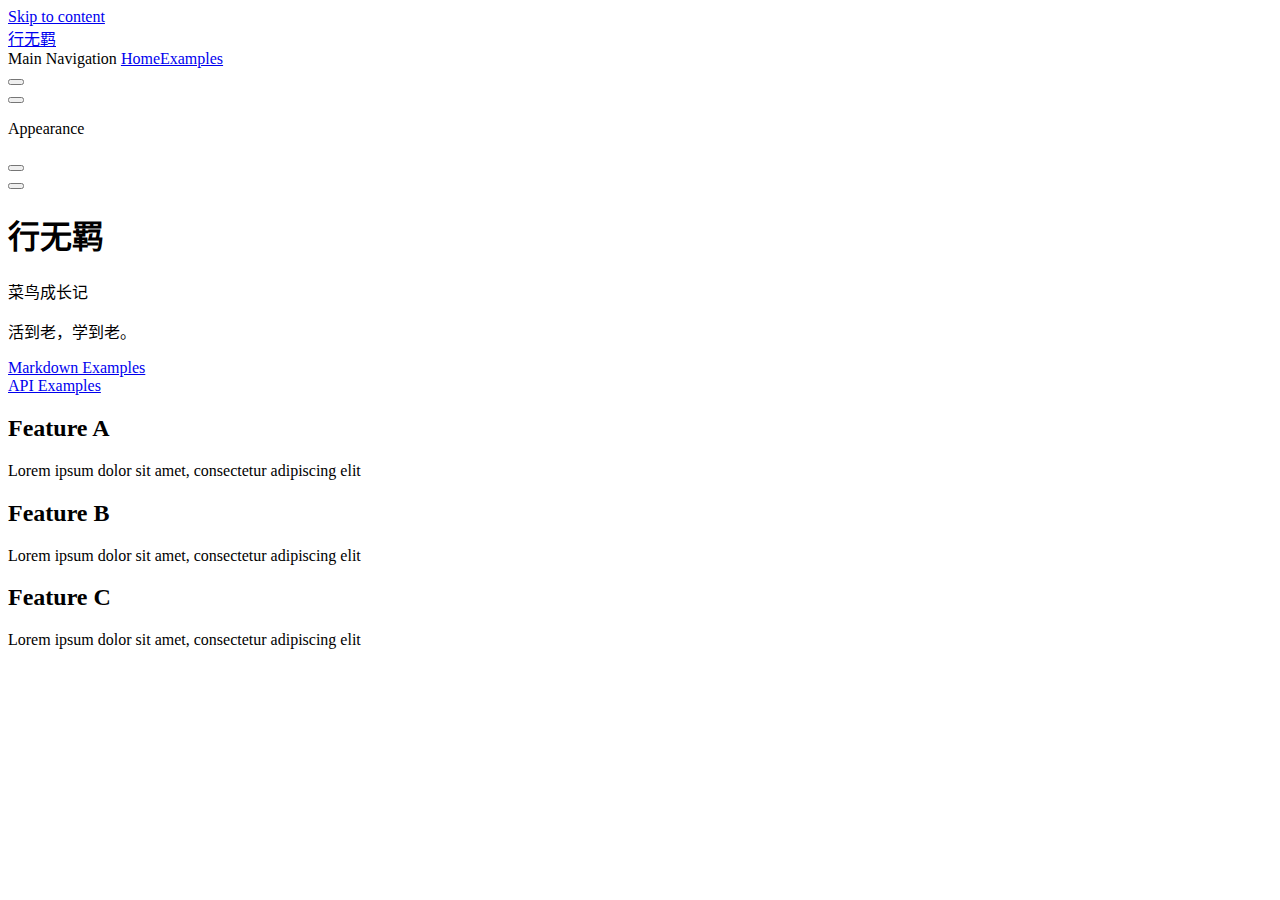
==== commit 9206b3c5: "调整base" ====
--- a/index.html
+++ b/index.html
@@ -6,20 +6,20 @@
     <title>行无羁</title>
     <meta name="description" content="行无羁博客，记录学习。">
     <meta name="generator" content="VitePress v1.5.0">
-    <link rel="preload stylesheet" href="/assets/style.CRxPP1CN.css" as="style">
-    <link rel="preload stylesheet" href="/vp-icons.css" as="style">
+    <link rel="preload stylesheet" href="/myBlog/assets/style.HhkGdF0y.css" as="style">
+    <link rel="preload stylesheet" href="/myBlog/vp-icons.css" as="style">
     
-    <script type="module" src="/assets/app.Cw-aGO20.js"></script>
-    <link rel="preload" href="/assets/inter-roman-latin.Di8DUHzh.woff2" as="font" type="font/woff2" crossorigin="">
-    <link rel="modulepreload" href="/assets/chunks/theme.Bkp88R67.js">
-    <link rel="modulepreload" href="/assets/chunks/framework.B_Gi1r42.js">
-    <link rel="modulepreload" href="/assets/index.md.CoijZYRJ.lean.js">
+    <script type="module" src="/myBlog/assets/app.BjM6FAi0.js"></script>
+    <link rel="preload" href="/myBlog/assets/inter-roman-latin.Di8DUHzh.woff2" as="font" type="font/woff2" crossorigin="">
+    <link rel="modulepreload" href="/myBlog/assets/chunks/theme.C7dQbzuR.js">
+    <link rel="modulepreload" href="/myBlog/assets/chunks/framework.DKMF1fto.js">
+    <link rel="modulepreload" href="/myBlog/assets/index.md.B1j25ckj.lean.js">
     <script id="check-dark-mode">(()=>{const e=localStorage.getItem("vitepress-theme-appearance")||"auto",a=window.matchMedia("(prefers-color-scheme: dark)").matches;(!e||e==="auto"?a:e==="dark")&&document.documentElement.classList.add("dark")})();</script>
     <script id="check-mac-os">document.documentElement.classList.toggle("mac",/Mac|iPhone|iPod|iPad/i.test(navigator.platform));</script>
   </head>
   <body>
-    <div id="app"><div class="Layout" data-v-a9619ca0><!--[--><!--]--><!--[--><span tabindex="-1" data-v-dde81ffc></span><a href="#VPContent" class="VPSkipLink visually-hidden" data-v-dde81ffc> Skip to content </a><!--]--><!----><header class="VPNav" data-v-a9619ca0 data-v-2e30f28e><div class="VPNavBar" data-v-2e30f28e data-v-aa256e61><div class="wrapper" data-v-aa256e61><div class="container" data-v-aa256e61><div class="title" data-v-aa256e61><div class="VPNavBarTitle" data-v-aa256e61 data-v-e5ca3c21><a class="title" href="/" data-v-e5ca3c21><!--[--><!--]--><!----><span data-v-e5ca3c21>行无羁</span><!--[--><!--]--></a></div></div><div class="content" data-v-aa256e61><div class="content-body" data-v-aa256e61><!--[--><!--]--><div class="VPNavBarSearch search" data-v-aa256e61><!----></div><nav aria-labelledby="main-nav-aria-label" class="VPNavBarMenu menu" data-v-aa256e61 data-v-a8e17730><span id="main-nav-aria-label" class="visually-hidden" data-v-a8e17730> Main Navigation </span><!--[--><!--[--><a class="VPLink link VPNavBarMenuLink active" href="/" tabindex="0" data-v-a8e17730 data-v-eae1a38e><!--[--><span data-v-eae1a38e>Home</span><!--]--></a><!--]--><!--[--><a class="VPLink link VPNavBarMenuLink" href="/markdown-examples.html" tabindex="0" data-v-a8e17730 data-v-eae1a38e><!--[--><span data-v-eae1a38e>Examples</span><!--]--></a><!--]--><!--]--></nav><!----><div class="VPNavBarAppearance appearance" data-v-aa256e61 data-v-2fc448f8><button class="VPSwitch VPSwitchAppearance" type="button" role="switch" title aria-checked="false" data-v-2fc448f8 data-v-daa7f29d data-v-d230163f><span class="check" data-v-d230163f><span class="icon" data-v-d230163f><!--[--><span class="vpi-sun sun" data-v-daa7f29d></span><span class="vpi-moon moon" data-v-daa7f29d></span><!--]--></span></span></button></div><div class="VPSocialLinks VPNavBarSocialLinks social-links" data-v-aa256e61 data-v-b7c13470 data-v-66a5f1c1><!--[--><a class="VPSocialLink no-icon" href="https://github.com/vuejs/vitepress" aria-label="github" target="_blank" rel="noopener" data-v-66a5f1c1 data-v-8cacff22><span class="vpi-social-github"></span></a><!--]--></div><div class="VPFlyout VPNavBarExtra extra" data-v-aa256e61 data-v-d335f427 data-v-e80242af><button type="button" class="button" aria-haspopup="true" aria-expanded="false" aria-label="extra navigation" data-v-e80242af><span class="vpi-more-horizontal icon" data-v-e80242af></span></button><div class="menu" data-v-e80242af><div class="VPMenu" data-v-e80242af data-v-bd800a32><!----><!--[--><!--[--><!----><div class="group" data-v-d335f427><div class="item appearance" data-v-d335f427><p class="label" data-v-d335f427>Appearance</p><div class="appearance-action" data-v-d335f427><button class="VPSwitch VPSwitchAppearance" type="button" role="switch" title aria-checked="false" data-v-d335f427 data-v-daa7f29d data-v-d230163f><span class="check" data-v-d230163f><span class="icon" data-v-d230163f><!--[--><span class="vpi-sun sun" data-v-daa7f29d></span><span class="vpi-moon moon" data-v-daa7f29d></span><!--]--></span></span></button></div></div></div><div class="group" data-v-d335f427><div class="item social-links" data-v-d335f427><div class="VPSocialLinks social-links-list" data-v-d335f427 data-v-66a5f1c1><!--[--><a class="VPSocialLink no-icon" href="https://github.com/vuejs/vitepress" aria-label="github" target="_blank" rel="noopener" data-v-66a5f1c1 data-v-8cacff22><span class="vpi-social-github"></span></a><!--]--></div></div></div><!--]--><!--]--></div></div></div><!--[--><!--]--><button type="button" class="VPNavBarHamburger hamburger" aria-label="mobile navigation" aria-expanded="false" aria-controls="VPNavScreen" data-v-aa256e61 data-v-5a3cefca><span class="container" data-v-5a3cefca><span class="top" data-v-5a3cefca></span><span class="middle" data-v-5a3cefca></span><span class="bottom" data-v-5a3cefca></span></span></button></div></div></div></div><div class="divider" data-v-aa256e61><div class="divider-line" data-v-aa256e61></div></div></div><!----></header><!----><!----><div class="VPContent is-home" id="VPContent" data-v-a9619ca0 data-v-b1ca6587><div class="VPHome" data-v-b1ca6587 data-v-32e5e409><!--[--><!--]--><div class="VPHero VPHomeHero" data-v-32e5e409 data-v-3aa554fe><div class="container" data-v-3aa554fe><div class="main" data-v-3aa554fe><!--[--><!--]--><!--[--><h1 class="name" data-v-3aa554fe><span class="clip" data-v-3aa554fe>行无羁</span></h1><p class="text" data-v-3aa554fe>菜鸟成长记</p><p class="tagline" data-v-3aa554fe>活到老，学到老。</p><!--]--><!--[--><!--]--><div class="actions" data-v-3aa554fe><!--[--><div class="action" data-v-3aa554fe><a class="VPButton medium brand" href="/markdown-examples.html" data-v-3aa554fe data-v-e98cb012>Markdown Examples</a></div><div class="action" data-v-3aa554fe><a class="VPButton medium alt" href="/api-examples.html" data-v-3aa554fe data-v-e98cb012>API Examples</a></div><!--]--></div><!--[--><!--]--></div><!----></div></div><!--[--><!--]--><!--[--><!--]--><div class="VPFeatures VPHomeFeatures" data-v-32e5e409 data-v-9fcdcc02><div class="container" data-v-9fcdcc02><div class="items" data-v-9fcdcc02><!--[--><div class="grid-3 item" data-v-9fcdcc02><div class="VPLink no-icon VPFeature" data-v-9fcdcc02 data-v-233d6f18><!--[--><article class="box" data-v-233d6f18><!----><h2 class="title" data-v-233d6f18>Feature A</h2><p class="details" data-v-233d6f18>Lorem ipsum dolor sit amet, consectetur adipiscing elit</p><!----></article><!--]--></div></div><div class="grid-3 item" data-v-9fcdcc02><div class="VPLink no-icon VPFeature" data-v-9fcdcc02 data-v-233d6f18><!--[--><article class="box" data-v-233d6f18><!----><h2 class="title" data-v-233d6f18>Feature B</h2><p class="details" data-v-233d6f18>Lorem ipsum dolor sit amet, consectetur adipiscing elit</p><!----></article><!--]--></div></div><div class="grid-3 item" data-v-9fcdcc02><div class="VPLink no-icon VPFeature" data-v-9fcdcc02 data-v-233d6f18><!--[--><article class="box" data-v-233d6f18><!----><h2 class="title" data-v-233d6f18>Feature C</h2><p class="details" data-v-233d6f18>Lorem ipsum dolor sit amet, consectetur adipiscing elit</p><!----></article><!--]--></div></div><!--]--></div></div></div><!--[--><!--]--><div class="vp-doc container" style="" data-v-32e5e409 data-v-38f4cebd><!--[--><div style="position:relative;" data-v-32e5e409><div></div></div><!--]--></div></div></div><!----><!--[--><!--]--></div></div>
-    <script>window.__VP_HASH_MAP__=JSON.parse("{\"api-examples.md\":\"B4ZO8z9D\",\"index.md\":\"CoijZYRJ\",\"markdown-examples.md\":\"ByuZzMA4\"}");window.__VP_SITE_DATA__=JSON.parse("{\"lang\":\"zh-CN\",\"dir\":\"ltr\",\"title\":\"行无羁\",\"description\":\"行无羁博客，记录学习。\",\"base\":\"/\",\"head\":[],\"router\":{\"prefetchLinks\":true},\"appearance\":true,\"themeConfig\":{\"nav\":[{\"text\":\"Home\",\"link\":\"/\"},{\"text\":\"Examples\",\"link\":\"/markdown-examples\"}],\"sidebar\":[{\"text\":\"Examples\",\"items\":[{\"text\":\"Markdown Examples\",\"link\":\"/markdown-examples\"},{\"text\":\"Runtime API Examples\",\"link\":\"/api-examples\"}]}],\"socialLinks\":[{\"icon\":\"github\",\"link\":\"https://github.com/vuejs/vitepress\"}]},\"locales\":{},\"scrollOffset\":134,\"cleanUrls\":false}");</script>
+    <div id="app"><div class="Layout" data-v-a9619ca0><!--[--><!--]--><!--[--><span tabindex="-1" data-v-dde81ffc></span><a href="#VPContent" class="VPSkipLink visually-hidden" data-v-dde81ffc> Skip to content </a><!--]--><!----><header class="VPNav" data-v-a9619ca0 data-v-2e30f28e><div class="VPNavBar" data-v-2e30f28e data-v-aa256e61><div class="wrapper" data-v-aa256e61><div class="container" data-v-aa256e61><div class="title" data-v-aa256e61><div class="VPNavBarTitle" data-v-aa256e61 data-v-e5ca3c21><a class="title" href="/myBlog/" data-v-e5ca3c21><!--[--><!--]--><!----><span data-v-e5ca3c21>行无羁</span><!--[--><!--]--></a></div></div><div class="content" data-v-aa256e61><div class="content-body" data-v-aa256e61><!--[--><!--]--><div class="VPNavBarSearch search" data-v-aa256e61><!----></div><nav aria-labelledby="main-nav-aria-label" class="VPNavBarMenu menu" data-v-aa256e61 data-v-a8e17730><span id="main-nav-aria-label" class="visually-hidden" data-v-a8e17730> Main Navigation </span><!--[--><!--[--><a class="VPLink link VPNavBarMenuLink active" href="/myBlog/" tabindex="0" data-v-a8e17730 data-v-eae1a38e><!--[--><span data-v-eae1a38e>Home</span><!--]--></a><!--]--><!--[--><a class="VPLink link VPNavBarMenuLink" href="/myBlog/markdown-examples.html" tabindex="0" data-v-a8e17730 data-v-eae1a38e><!--[--><span data-v-eae1a38e>Examples</span><!--]--></a><!--]--><!--]--></nav><!----><div class="VPNavBarAppearance appearance" data-v-aa256e61 data-v-2fc448f8><button class="VPSwitch VPSwitchAppearance" type="button" role="switch" title aria-checked="false" data-v-2fc448f8 data-v-daa7f29d data-v-d230163f><span class="check" data-v-d230163f><span class="icon" data-v-d230163f><!--[--><span class="vpi-sun sun" data-v-daa7f29d></span><span class="vpi-moon moon" data-v-daa7f29d></span><!--]--></span></span></button></div><div class="VPSocialLinks VPNavBarSocialLinks social-links" data-v-aa256e61 data-v-b7c13470 data-v-66a5f1c1><!--[--><a class="VPSocialLink no-icon" href="https://github.com/vuejs/vitepress" aria-label="github" target="_blank" rel="noopener" data-v-66a5f1c1 data-v-8cacff22><span class="vpi-social-github"></span></a><!--]--></div><div class="VPFlyout VPNavBarExtra extra" data-v-aa256e61 data-v-d335f427 data-v-e80242af><button type="button" class="button" aria-haspopup="true" aria-expanded="false" aria-label="extra navigation" data-v-e80242af><span class="vpi-more-horizontal icon" data-v-e80242af></span></button><div class="menu" data-v-e80242af><div class="VPMenu" data-v-e80242af data-v-bd800a32><!----><!--[--><!--[--><!----><div class="group" data-v-d335f427><div class="item appearance" data-v-d335f427><p class="label" data-v-d335f427>Appearance</p><div class="appearance-action" data-v-d335f427><button class="VPSwitch VPSwitchAppearance" type="button" role="switch" title aria-checked="false" data-v-d335f427 data-v-daa7f29d data-v-d230163f><span class="check" data-v-d230163f><span class="icon" data-v-d230163f><!--[--><span class="vpi-sun sun" data-v-daa7f29d></span><span class="vpi-moon moon" data-v-daa7f29d></span><!--]--></span></span></button></div></div></div><div class="group" data-v-d335f427><div class="item social-links" data-v-d335f427><div class="VPSocialLinks social-links-list" data-v-d335f427 data-v-66a5f1c1><!--[--><a class="VPSocialLink no-icon" href="https://github.com/vuejs/vitepress" aria-label="github" target="_blank" rel="noopener" data-v-66a5f1c1 data-v-8cacff22><span class="vpi-social-github"></span></a><!--]--></div></div></div><!--]--><!--]--></div></div></div><!--[--><!--]--><button type="button" class="VPNavBarHamburger hamburger" aria-label="mobile navigation" aria-expanded="false" aria-controls="VPNavScreen" data-v-aa256e61 data-v-5a3cefca><span class="container" data-v-5a3cefca><span class="top" data-v-5a3cefca></span><span class="middle" data-v-5a3cefca></span><span class="bottom" data-v-5a3cefca></span></span></button></div></div></div></div><div class="divider" data-v-aa256e61><div class="divider-line" data-v-aa256e61></div></div></div><!----></header><!----><!----><div class="VPContent is-home" id="VPContent" data-v-a9619ca0 data-v-b1ca6587><div class="VPHome" data-v-b1ca6587 data-v-32e5e409><!--[--><!--]--><div class="VPHero VPHomeHero" data-v-32e5e409 data-v-3aa554fe><div class="container" data-v-3aa554fe><div class="main" data-v-3aa554fe><!--[--><!--]--><!--[--><h1 class="name" data-v-3aa554fe><span class="clip" data-v-3aa554fe>行无羁</span></h1><p class="text" data-v-3aa554fe>菜鸟成长记</p><p class="tagline" data-v-3aa554fe>活到老，学到老。</p><!--]--><!--[--><!--]--><div class="actions" data-v-3aa554fe><!--[--><div class="action" data-v-3aa554fe><a class="VPButton medium brand" href="/myBlog/markdown-examples.html" data-v-3aa554fe data-v-e98cb012>Markdown Examples</a></div><div class="action" data-v-3aa554fe><a class="VPButton medium alt" href="/myBlog/api-examples.html" data-v-3aa554fe data-v-e98cb012>API Examples</a></div><!--]--></div><!--[--><!--]--></div><!----></div></div><!--[--><!--]--><!--[--><!--]--><div class="VPFeatures VPHomeFeatures" data-v-32e5e409 data-v-9fcdcc02><div class="container" data-v-9fcdcc02><div class="items" data-v-9fcdcc02><!--[--><div class="grid-3 item" data-v-9fcdcc02><div class="VPLink no-icon VPFeature" data-v-9fcdcc02 data-v-233d6f18><!--[--><article class="box" data-v-233d6f18><!----><h2 class="title" data-v-233d6f18>Feature A</h2><p class="details" data-v-233d6f18>Lorem ipsum dolor sit amet, consectetur adipiscing elit</p><!----></article><!--]--></div></div><div class="grid-3 item" data-v-9fcdcc02><div class="VPLink no-icon VPFeature" data-v-9fcdcc02 data-v-233d6f18><!--[--><article class="box" data-v-233d6f18><!----><h2 class="title" data-v-233d6f18>Feature B</h2><p class="details" data-v-233d6f18>Lorem ipsum dolor sit amet, consectetur adipiscing elit</p><!----></article><!--]--></div></div><div class="grid-3 item" data-v-9fcdcc02><div class="VPLink no-icon VPFeature" data-v-9fcdcc02 data-v-233d6f18><!--[--><article class="box" data-v-233d6f18><!----><h2 class="title" data-v-233d6f18>Feature C</h2><p class="details" data-v-233d6f18>Lorem ipsum dolor sit amet, consectetur adipiscing elit</p><!----></article><!--]--></div></div><!--]--></div></div></div><!--[--><!--]--><div class="vp-doc container" style="" data-v-32e5e409 data-v-38f4cebd><!--[--><div style="position:relative;" data-v-32e5e409><div></div></div><!--]--></div></div></div><!----><!--[--><!--]--></div></div>
+    <script>window.__VP_HASH_MAP__=JSON.parse("{\"api-examples.md\":\"DuwX8F7P\",\"index.md\":\"B1j25ckj\",\"markdown-examples.md\":\"C09LGFWG\"}");window.__VP_SITE_DATA__=JSON.parse("{\"lang\":\"zh-CN\",\"dir\":\"ltr\",\"title\":\"行无羁\",\"description\":\"行无羁博客，记录学习。\",\"base\":\"/myBlog/\",\"head\":[],\"router\":{\"prefetchLinks\":true},\"appearance\":true,\"themeConfig\":{\"nav\":[{\"text\":\"Home\",\"link\":\"/\"},{\"text\":\"Examples\",\"link\":\"/markdown-examples\"}],\"sidebar\":[{\"text\":\"Examples\",\"items\":[{\"text\":\"Markdown Examples\",\"link\":\"/markdown-examples\"},{\"text\":\"Runtime API Examples\",\"link\":\"/api-examples\"}]}],\"socialLinks\":[{\"icon\":\"github\",\"link\":\"https://github.com/vuejs/vitepress\"}]},\"locales\":{},\"scrollOffset\":134,\"cleanUrls\":false}");</script>
     
   </body>
 </html>